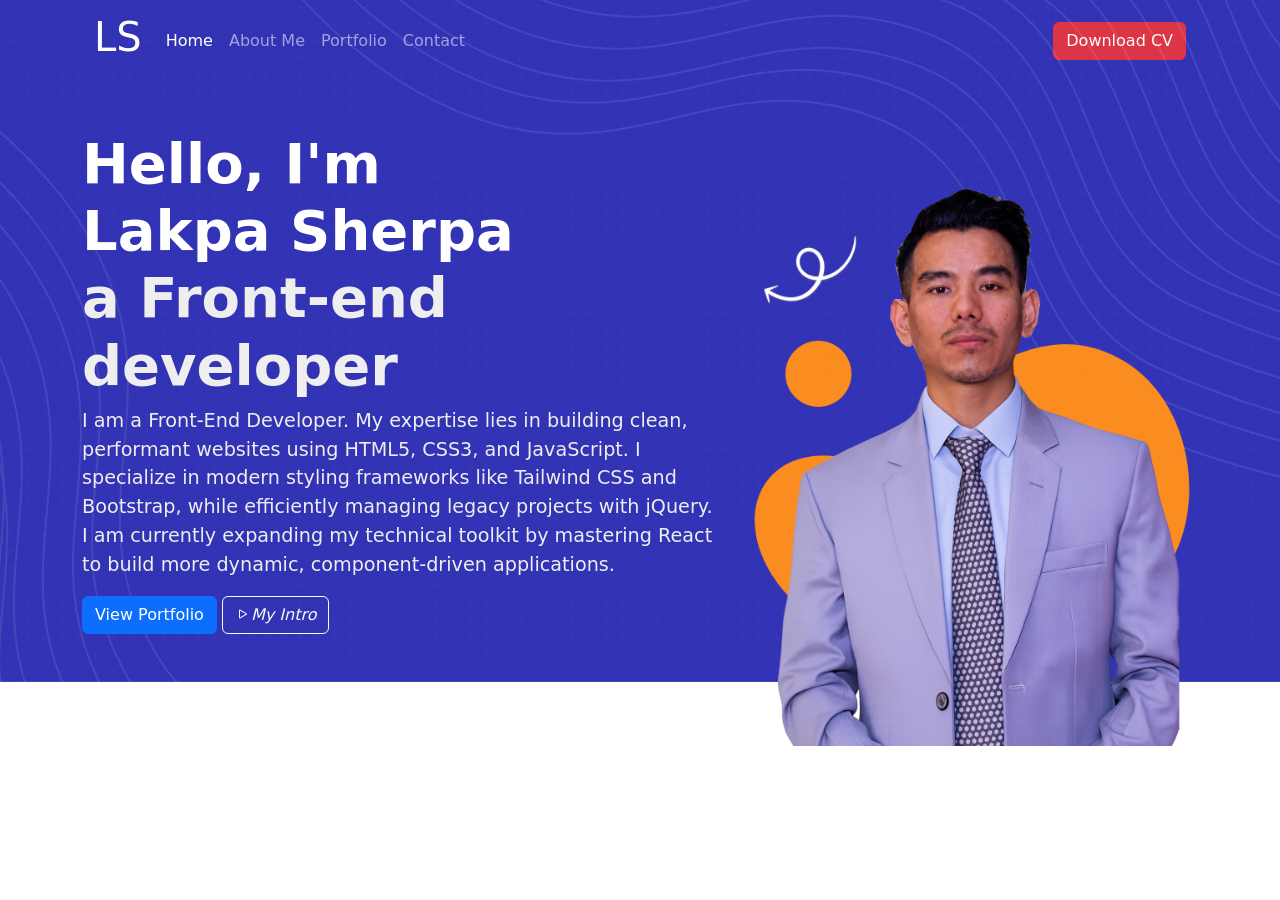
==== pages/index.html @ abf5bb91 "Home Page Hero section update, banner image added and css updated" ====
<!doctype html>
<html lang="en">

<head>
  <meta charset="utf-8">
  <meta name="viewport" content="width=device-width, initial-scale=1">
  <title>Bootstrap demo</title>
  <link href="../assets/bootstrap-5.3.8/css/bootstrap.min.css" rel="stylesheet">
  <!-- Bootstrap Icons CDN -->
  <link rel="stylesheet" href="https://cdn.jsdelivr.net/npm/bootstrap-icons@1.11.1/font/bootstrap-icons.css">
  <!-- Adding custom CSS file for styling -->
  <link rel="stylesheet" href="../assets/css/style.css">
</head>

<body>
  <!-- Header Section -->
  <header>
    <div class="container">
      <!-- Adding bootstrap Navbar -->
      <nav class="navbar navbar-expand-lg navbar-dark">
        <div class="container-fluid">
          <a class="navbar-brand" href="#">
            <h1 class="mr-3">LS</h1>
          </a>
          <button class="navbar-toggler" type="button" data-bs-toggle="collapse"
            data-bs-target="#navbarSupportedContent" aria-controls="navbarSupportedContent" aria-expanded="false"
            aria-label="Toggle navigation">
            <span class="navbar-toggler-icon"></span>
          </button>
          <div class="collapse navbar-collapse" id="navbarSupportedContent">
            <ul class="navbar-nav me-auto mb-2 mb-lg-0">
              <li class="nav-item">
                <a class="nav-link active" aria-current="page" href="#">Home</a>
              </li>
              <li class="nav-item">
                <a class="nav-link" href="#">About Me</a>
              </li>
              <li class="nav-item">
                <a class="nav-link" href="#">Portfolio</a>
              </li>
              <li class="nav-item">
                <a class="nav-link" href="#">Contact</a>
              </li>
            </ul>
            <span class="d-flex" role="search">
              <button class="btn btn-danger" type="submit">Download CV</button>
            </span>
          </div>
        </div>
      </nav>
    </div>
  </header>

  <!-- Hero section Bio Banner -->
  <section class="py-5 hero-section">
    <div class="hero-texture">
    <div class="position-absolute top-0 end-0">
      <img src="../assets/images/textures/hero_right_top_curveline.png" alt="Background Image">
    </div>
    <div class="position-absolute left-0">
      <img src="../assets/images/textures/left_bottom_curveline.png" alt="Background Image">
    </div>
    </div>
    <div class="container hero-content">
      <div class="row align-items-center">
        <div class="col-md-7">
          <h1 class="display-4 fw-bold"><span class="text-white">Hello, I'm <br>Lakpa Sherpa</span> <br>a Front-end developer</h1>
          <p class="lead lakpa-bio">I am a Front-End Developer. My expertise lies in building clean, performant websites using
            HTML5, CSS3, and JavaScript. I specialize in modern styling frameworks like Tailwind CSS and Bootstrap,
            while efficiently managing legacy projects with jQuery. I am currently expanding my technical toolkit by
            mastering React to build more dynamic, component-driven applications. </p>
          <a href="#" class="btn btn-primary btn-md">View Portfolio</a> 
          <a href="#" class="btn btn-outline-light btn-md">
            <i class="bi bi-play">My Intro</i> </a>
        </div>
        <div class="col-md-5 text-center lakpa-image">
          <img src="../assets/images/lakpa.png" class="img-fluid rounded" alt="Hero image">
        </div>
      </div>
    </div>
  </section>
  <script src="../assets/bootstrap-5.3.8/js/bootstrap.bundle.min.js"></script>
</body>

</html>
---- assets/css/style.css ----
header{
    width: 100%;
    background-color: rgba(95, 95, 222, 0.8);
    background-image: linear-gradient(rgba(0, 0, 0, 0.6), rgba(0, 0, 0, 0.6)), url('../images/textures/dotted_texture.png');
    background-size: cover repeat;
    background-position: center;
    background-blend-mode: overlay;
}

.hero-section{
    width: 100%;
    background-color: rgba(95, 95, 222, 0.8) !important;
    background-image: linear-gradient(rgba(0, 0, 0, 0.6), rgba(0, 0, 0, 0.6)), url('../images/textures/dotted_texture.png');
    background-size: cover repeat;
    background-position: center;
    background-blend-mode: overlay;
    color: #eeeeee;
}

.hero-section .lakpa-bio{
    font-size: 1.2rem !important;
}
.hero-section .hero-texture{
    opacity: 0.5;
}
.hero-section .hero-content{
    position: relative;
}

.lakpa-image{
    height: 400px;
}

@media (max-width: 768px) {
    .hero-section .hero-texture{
        display: none;
    }
}
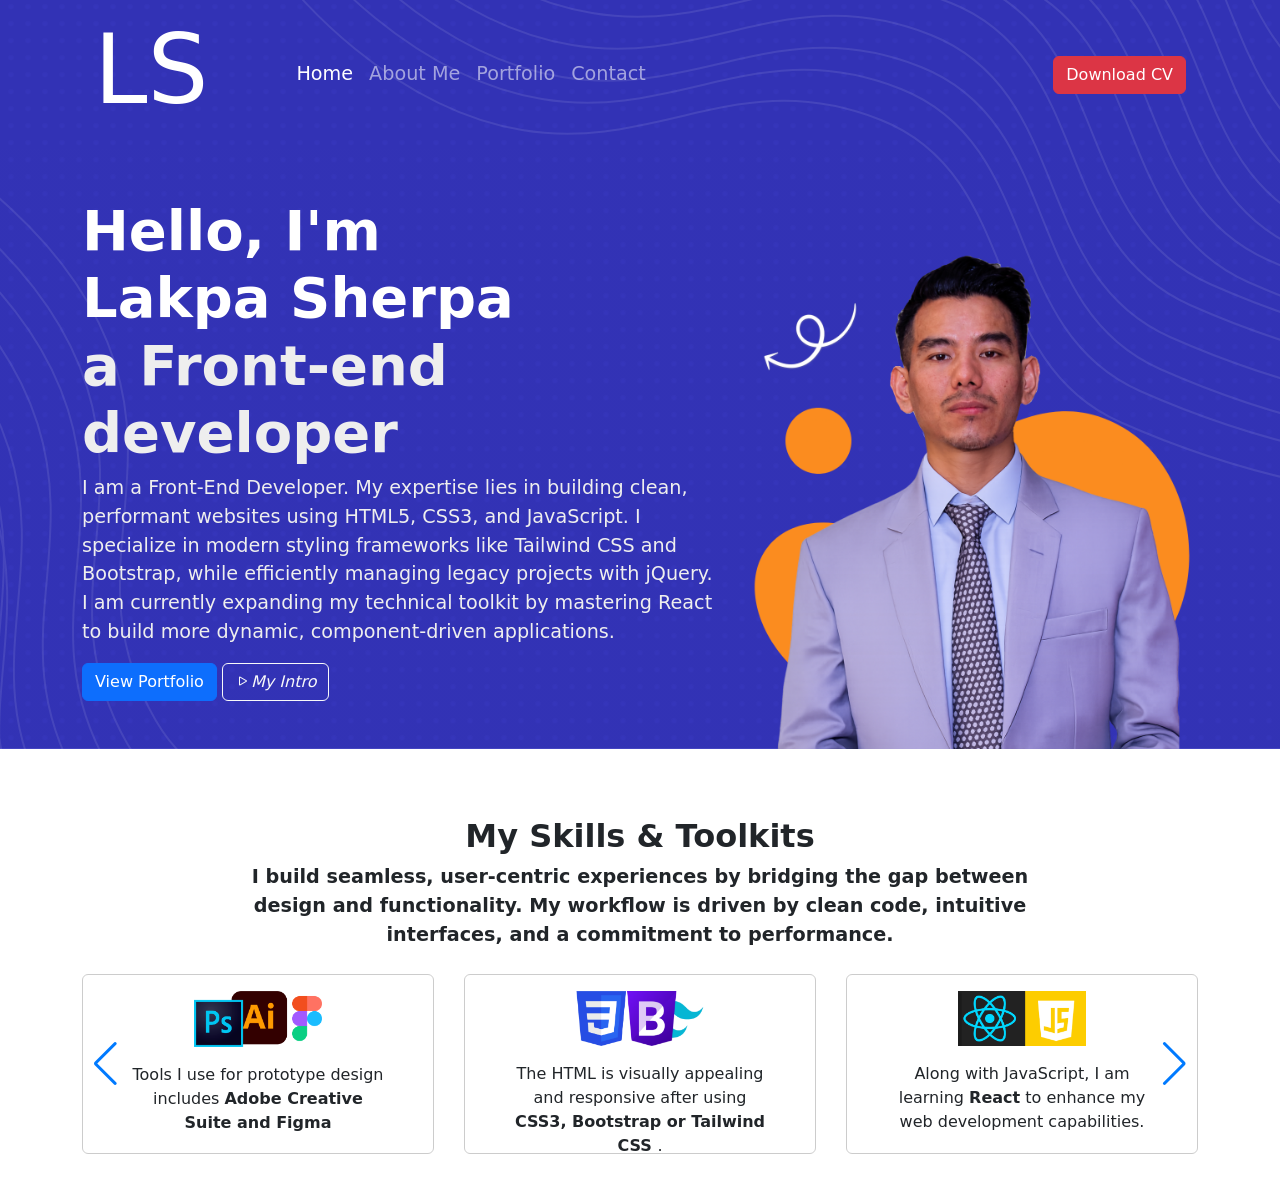
==== commit 8748a631: "Skill Section for home page added" ====
--- a/pages/index.html
+++ b/pages/index.html
@@ -8,6 +8,8 @@
   <link href="../assets/bootstrap-5.3.8/css/bootstrap.min.css" rel="stylesheet">
   <!-- Bootstrap Icons CDN -->
   <link rel="stylesheet" href="https://cdn.jsdelivr.net/npm/bootstrap-icons@1.11.1/font/bootstrap-icons.css">
+  <!-- Swiper CDN -->
+  <link rel="stylesheet" href="https://cdn.jsdelivr.net/npm/swiper@11/swiper-bundle.min.css"/>
   <!-- Adding custom CSS file for styling -->
   <link rel="stylesheet" href="../assets/css/style.css">
 </head>
@@ -55,10 +57,10 @@
   <section class="py-5 hero-section">
     <div class="hero-texture">
     <div class="position-absolute top-0 end-0">
-      <img src="../assets/images/textures/hero_right_top_curveline.png" alt="Background Image">
+      <img src="../assets/images/textures/hero_right_top_curveline.png" class="img-texture" alt="Background Image">
     </div>
     <div class="position-absolute left-0">
-      <img src="../assets/images/textures/left_bottom_curveline.png" alt="Background Image">
+      <img src="../assets/images/textures/left_bottom_curveline.png" class="img-texture" alt="Background Image">
     </div>
     </div>
     <div class="container hero-content">
@@ -79,7 +81,63 @@
       </div>
     </div>
   </section>
+
+  <!-- Skills Section -->  
+  <section class="skills py-5">
+    <div class="container">
+      <div class="skills-title text-center mb-4" >
+        <h2 class="fw-bold">My Skills & Toolkits</h2>
+        <p>I build seamless, user-centric experiences by bridging the gap between design and functionality. My workflow is driven by clean code, intuitive interfaces, and a commitment to performance.</p>
+      </div>
+  <div class="swiper mySwiper">
+    <div class="swiper-wrapper">
+      <div class="swiper-slide"><div class="card p-3">
+        <img src="../assets/images/icons/design_tools.png" alt="Design Tools">
+        <p>Tools I use for prototype design includes <strong>Adobe Creative Suite and Figma</strong></p>
+      </div></div>
+      <div class="swiper-slide"><div class="card p-3">
+        <img src="../assets/images/icons/CSS-tools.png" alt="Design Tools">
+        <p>The HTML is visually appealing and responsive after using <strong>CSS3, Bootstrap or Tailwind CSS </strong>.</p>
+      </div></div>
+      <div class="swiper-slide"><div class="card p-3">
+        <img src="../assets/images/icons/programming-tools.png" alt="Design Tools">
+        <p>Along with JavaScript, I am learning <strong>React</strong> to enhance my web development capabilities.</p>
+      </div></div>
+      <div class="swiper-slide"><div class="card p-3">
+        <img src="../assets/images/icons/seo-tools.png" alt="Design Tools">
+        <p>To track and optimize my website's performance, I utilize <strong>Google Analytics and Search Console</strong>.</p>
+      </div></div>
+    </div>
+  <div class="swiper-button-next"></div>
+  <div class="swiper-button-prev"></div>
+</div>
+
+    </div>
+  </section>
+
   <script src="../assets/bootstrap-5.3.8/js/bootstrap.bundle.min.js"></script>
+
+  <!-- Swiper JS -->
+   <script src="https://cdn.jsdelivr.net/npm/swiper@11/swiper-bundle.min.js"></script>
+<script>
+  var swiper = new Swiper(".mySwiper", {
+    slidesPerView: 3,      // How many cards to show
+    spaceBetween: 30,      // Space between cards
+    loop: true,            // Makes it infinite
+    navigation: {
+      nextEl: ".swiper-button-next",
+      prevEl: ".swiper-button-prev",
+    },
+    breakpoints: {
+      320: { slidesPerView: 1 }, // Show 1 card on mobile
+      768: { slidesPerView: 2 }, // Show 2 on tablet
+      1024: { slidesPerView: 3 } // Show 3 on desktop
+    }
+  });
+
+
+</script>
+
 </body>
 
 </html>
--- a/assets/css/style.css
+++ b/assets/css/style.css
@@ -1,3 +1,4 @@
+/* Header css  */
 header{
     width: 100%;
     background-color: rgba(95, 95, 222, 0.8);
@@ -7,6 +8,12 @@
     background-blend-mode: overlay;
 }
 
+header .navbar{
+   z-index: 1;
+   font-size: 1.2rem;
+}
+
+/* Hero Section css */
 .hero-section{
     width: 100%;
     background-color: rgba(95, 95, 222, 0.8) !important;
@@ -17,6 +24,9 @@
     color: #eeeeee;
 }
 
+.hero-section{
+    overflow: hidden;
+}
 .hero-section .lakpa-bio{
     font-size: 1.2rem !important;
 }
@@ -31,8 +41,57 @@
     height: 400px;
 }
 
+/* Skills Section css */ 
+.skills .skills-title{
+    margin:20px auto;
+    font-size: 1.2rem;
+    width: 70%;
+}
+.skills .skills-title p{
+    font-weight: 600 !important;
+}
+.skills .swiper-slide .card{ 
+    text-align: center;
+    border: solid 1px #cccccc;
+    height: 180px;
+}
+
+.skills .swiper-slide .card:hover{
+    cursor: pointer;
+    background-color: rgba(95, 95, 222, 0.8);
+    background-image: linear-gradient(rgba(0, 0, 0, 0.6), rgba(0, 0, 0, 0.6)), url('../images/textures/dotted_texture.png');
+    background-size: cover repeat;
+    background-position: center;
+    background-blend-mode: overlay;
+    color: #eeeeee;
+    transition: background-color 0.5s ease-in-out;
+}
+.skills .swiper-slide .card img{
+    text-align: center;
+    width: 40%;
+    margin:0px auto 1rem auto;
+}
+.skills .swiper-slide .card p{
+    width: 80%;
+    margin: 0px auto;
+}
+
+
+/* Media Queries for responsive design  */
+
 @media (max-width: 768px) {
     .hero-section .hero-texture{
         display: none;
     }
+}
+
+@media (min-width: 768px) {
+     header .navbar .navbar-brand{
+        margin-right: 5rem;
+     }
+    header .navbar .navbar-brand h1{
+        font-size: 6rem !important;
+    }
+
+    
 }
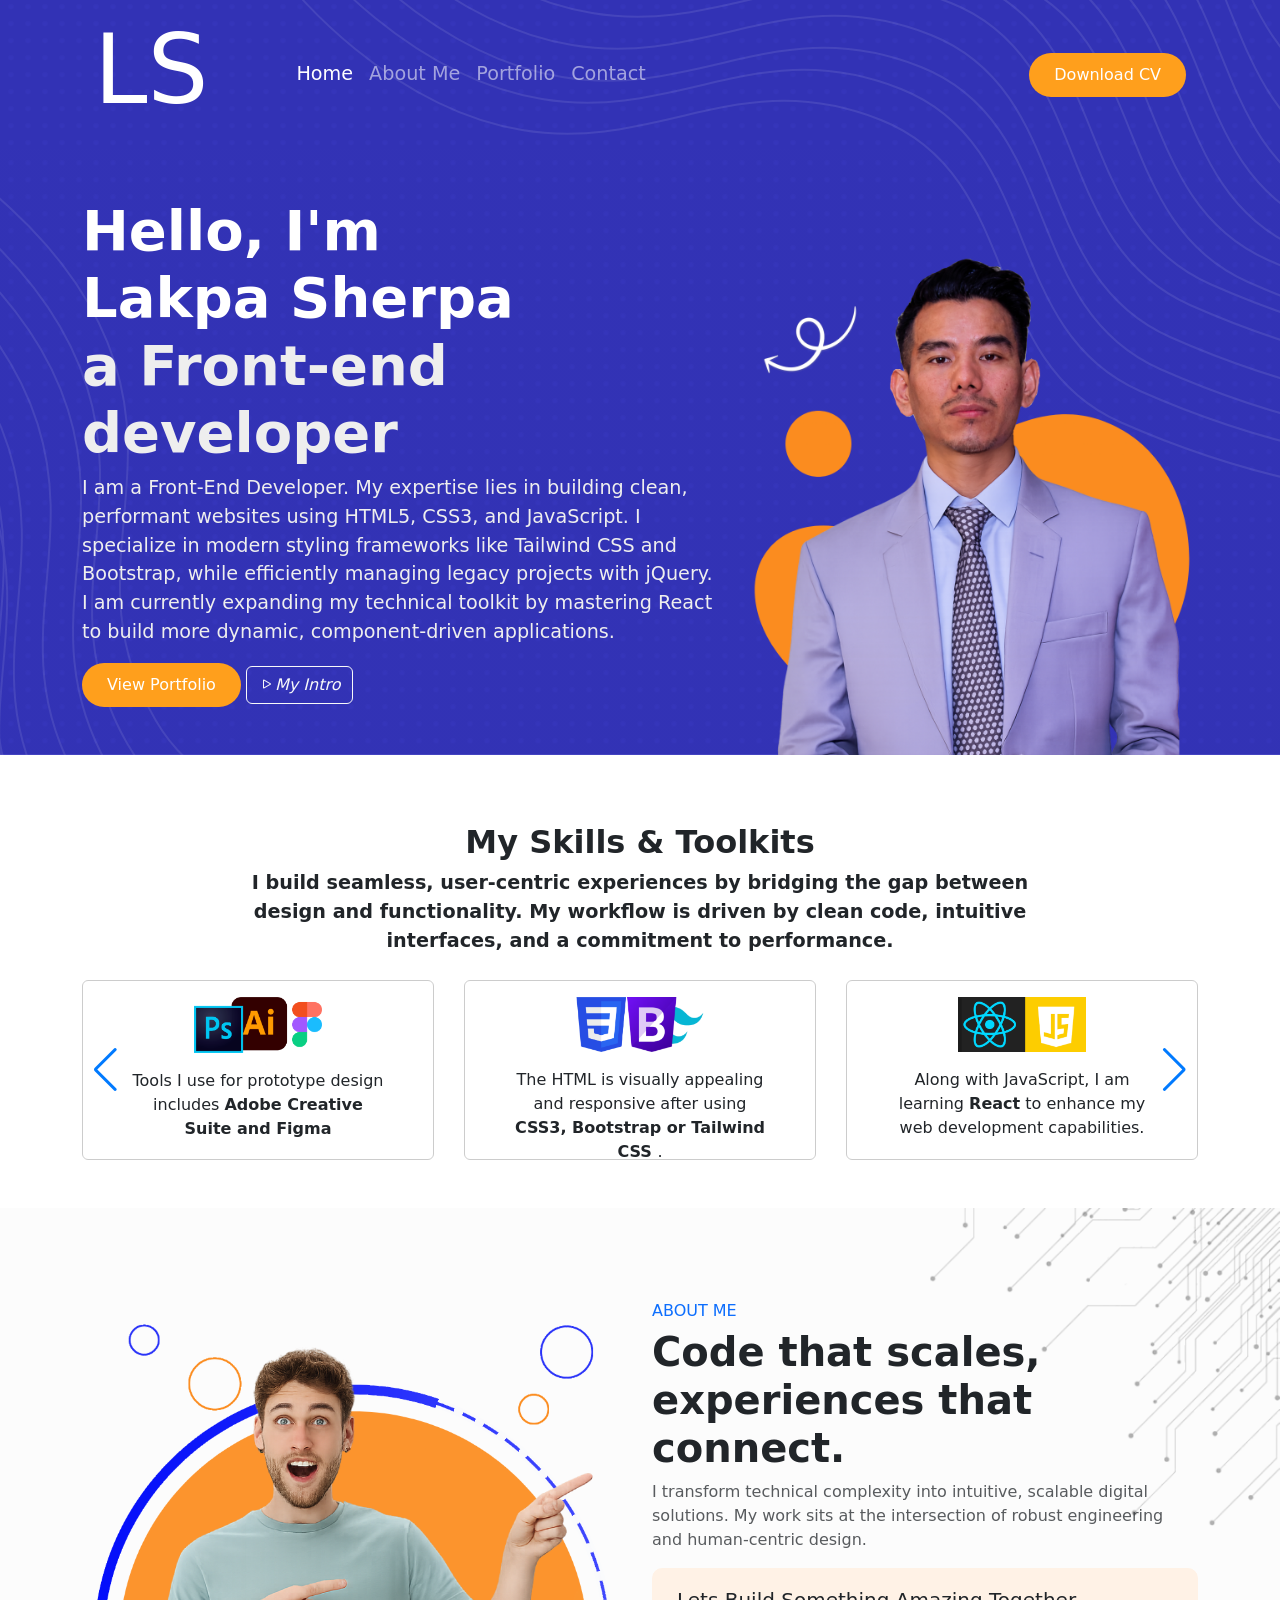
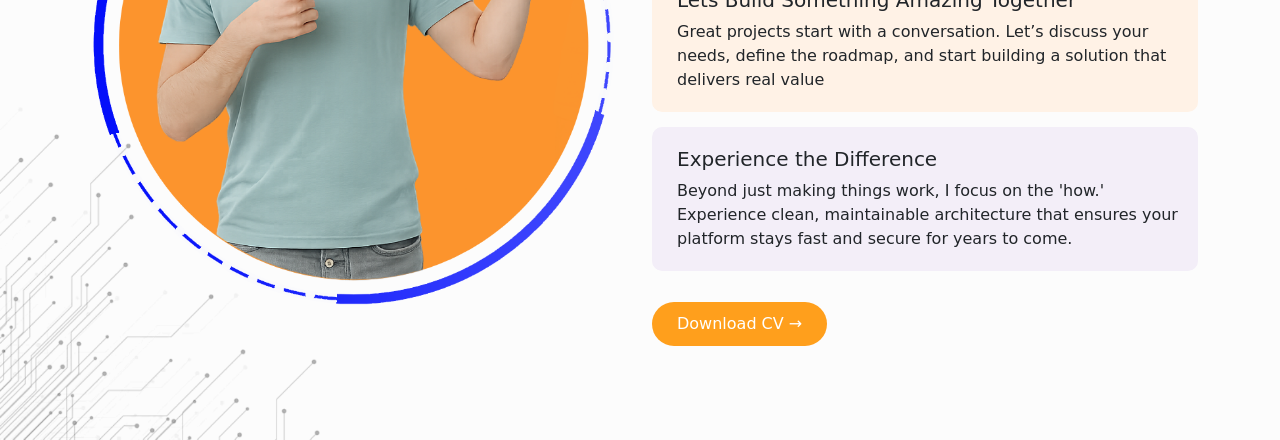
==== commit 95980d40: "Adding About me section in the home page" ====
--- a/pages/index.html
+++ b/pages/index.html
@@ -9,7 +9,7 @@
   <!-- Bootstrap Icons CDN -->
   <link rel="stylesheet" href="https://cdn.jsdelivr.net/npm/bootstrap-icons@1.11.1/font/bootstrap-icons.css">
   <!-- Swiper CDN -->
-  <link rel="stylesheet" href="https://cdn.jsdelivr.net/npm/swiper@11/swiper-bundle.min.css"/>
+  <link rel="stylesheet" href="https://cdn.jsdelivr.net/npm/swiper@11/swiper-bundle.min.css" />
   <!-- Adding custom CSS file for styling -->
   <link rel="stylesheet" href="../assets/css/style.css">
 </head>
@@ -45,7 +45,7 @@
               </li>
             </ul>
             <span class="d-flex" role="search">
-              <button class="btn btn-danger" type="submit">Download CV</button>
+              <button class="btn btn-custom" type="submit">Download CV</button>
             </span>
           </div>
         </div>
@@ -56,22 +56,24 @@
   <!-- Hero section Bio Banner -->
   <section class="py-5 hero-section">
     <div class="hero-texture">
-    <div class="position-absolute top-0 end-0">
-      <img src="../assets/images/textures/hero_right_top_curveline.png" class="img-texture" alt="Background Image">
-    </div>
-    <div class="position-absolute left-0">
-      <img src="../assets/images/textures/left_bottom_curveline.png" class="img-texture" alt="Background Image">
-    </div>
+      <div class="position-absolute top-0 end-0">
+        <img src="../assets/images/textures/hero_right_top_curveline.png" class="img-texture" alt="Background Image">
+      </div>
+      <div class="position-absolute left-0">
+        <img src="../assets/images/textures/left_bottom_curveline.png" class="img-texture" alt="Background Image">
+      </div>
     </div>
     <div class="container hero-content">
       <div class="row align-items-center">
         <div class="col-md-7">
-          <h1 class="display-4 fw-bold"><span class="text-white">Hello, I'm <br>Lakpa Sherpa</span> <br>a Front-end developer</h1>
-          <p class="lead lakpa-bio">I am a Front-End Developer. My expertise lies in building clean, performant websites using
+          <h1 class="display-4 fw-bold"><span class="text-white">Hello, I'm <br>Lakpa Sherpa</span> <br>a Front-end
+            developer</h1>
+          <p class="lead lakpa-bio">I am a Front-End Developer. My expertise lies in building clean, performant websites
+            using
             HTML5, CSS3, and JavaScript. I specialize in modern styling frameworks like Tailwind CSS and Bootstrap,
             while efficiently managing legacy projects with jQuery. I am currently expanding my technical toolkit by
             mastering React to build more dynamic, component-driven applications. </p>
-          <a href="#" class="btn btn-primary btn-md">View Portfolio</a> 
+          <a href="#" class="btn btn-custom btn-md">View Portfolio</a>
           <a href="#" class="btn btn-outline-light btn-md">
             <i class="bi bi-play">My Intro</i> </a>
         </div>
@@ -82,61 +84,110 @@
     </div>
   </section>
 
-  <!-- Skills Section -->  
+  <!-- Skills Section -->
   <section class="skills py-5">
     <div class="container">
-      <div class="skills-title text-center mb-4" >
+      <div class="skills-title text-center mb-4">
         <h2 class="fw-bold">My Skills & Toolkits</h2>
-        <p>I build seamless, user-centric experiences by bridging the gap between design and functionality. My workflow is driven by clean code, intuitive interfaces, and a commitment to performance.</p>
+        <p>I build seamless, user-centric experiences by bridging the gap between design and functionality. My workflow
+          is driven by clean code, intuitive interfaces, and a commitment to performance.</p>
       </div>
-  <div class="swiper mySwiper">
-    <div class="swiper-wrapper">
-      <div class="swiper-slide"><div class="card p-3">
-        <img src="../assets/images/icons/design_tools.png" alt="Design Tools">
-        <p>Tools I use for prototype design includes <strong>Adobe Creative Suite and Figma</strong></p>
-      </div></div>
-      <div class="swiper-slide"><div class="card p-3">
-        <img src="../assets/images/icons/CSS-tools.png" alt="Design Tools">
-        <p>The HTML is visually appealing and responsive after using <strong>CSS3, Bootstrap or Tailwind CSS </strong>.</p>
-      </div></div>
-      <div class="swiper-slide"><div class="card p-3">
-        <img src="../assets/images/icons/programming-tools.png" alt="Design Tools">
-        <p>Along with JavaScript, I am learning <strong>React</strong> to enhance my web development capabilities.</p>
-      </div></div>
-      <div class="swiper-slide"><div class="card p-3">
-        <img src="../assets/images/icons/seo-tools.png" alt="Design Tools">
-        <p>To track and optimize my website's performance, I utilize <strong>Google Analytics and Search Console</strong>.</p>
-      </div></div>
-    </div>
-  <div class="swiper-button-next"></div>
-  <div class="swiper-button-prev"></div>
-</div>
+      <div class="swiper mySwiper">
+        <div class="swiper-wrapper">
+          <div class="swiper-slide">
+            <div class="card p-3">
+              <img src="../assets/images/icons/design_tools.png" alt="Design Tools">
+              <p>Tools I use for prototype design includes <strong>Adobe Creative Suite and Figma</strong></p>
+            </div>
+          </div>
+          <div class="swiper-slide">
+            <div class="card p-3">
+              <img src="../assets/images/icons/CSS-tools.png" alt="Design Tools">
+              <p>The HTML is visually appealing and responsive after using <strong>CSS3, Bootstrap or Tailwind CSS
+                </strong>.</p>
+            </div>
+          </div>
+          <div class="swiper-slide">
+            <div class="card p-3">
+              <img src="../assets/images/icons/programming-tools.png" alt="Design Tools">
+              <p>Along with JavaScript, I am learning <strong>React</strong> to enhance my web development capabilities.
+              </p>
+            </div>
+          </div>
+          <div class="swiper-slide">
+            <div class="card p-3">
+              <img src="../assets/images/icons/seo-tools.png" alt="Design Tools">
+              <p>To track and optimize your website's performance, I utilize <strong>Google Analytics and Search
+                  Console</strong>.</p>
+            </div>
+          </div>
+        </div>
+        <div class="swiper-button-next"></div>
+        <div class="swiper-button-prev"></div>
+      </div>
 
     </div>
   </section>
 
+  <!-- About Me Section -->
+  <section class="about-section">
+       <div class="container">
+        <div class="row align-items-center">
+            <!-- Left Column: Image -->
+            <div class="col-md-6 text-center">
+                <div class="img-wrapper">
+                    <div class="img-circle">
+                        <!-- Replace with your generated image -->
+                        <img src="../assets/images/about-me-portrate-left.png" alt="Developer" class="img-fluid">
+                    </div>
+                </div>
+            </div>
+            
+            <!-- Right Column: Content -->
+            <div class="col-md-6">
+                <h6 class="text-primary text-uppercase">About Me</h6>
+                <h1 class="fw-bold">Code that scales, <br> experiences that connect.</h1>
+                <p class="text-muted">I transform technical complexity into intuitive, scalable digital solutions.
+My work sits at the intersection of robust engineering and human-centric design.</p>
+                
+                <div class="info-card card-orange">
+                    <h5>Lets Build Something Amazing Together</h5>
+                    <p class="mb-0">Great projects start with a conversation. Let’s discuss your needs, define the roadmap, and start building a solution that delivers real value</p>
+                </div>
+                
+                <div class="info-card card-purple">
+                    <h5>Experience the Difference</h5>
+                    <p class="mb-0">Beyond just making things work, I focus on the 'how.' Experience clean, maintainable architecture that ensures your platform stays fast and secure for years to come.</p>
+                </div>
+                
+                <button class="btn btn-custom mt-3">Download CV →</button>
+            </div>
+        </div>
+    </div>
+</section>
+
   <script src="../assets/bootstrap-5.3.8/js/bootstrap.bundle.min.js"></script>
 
-  <!-- Swiper JS -->
-   <script src="https://cdn.jsdelivr.net/npm/swiper@11/swiper-bundle.min.js"></script>
-<script>
-  var swiper = new Swiper(".mySwiper", {
-    slidesPerView: 3,      // How many cards to show
-    spaceBetween: 30,      // Space between cards
-    loop: true,            // Makes it infinite
-    navigation: {
-      nextEl: ".swiper-button-next",
-      prevEl: ".swiper-button-prev",
-    },
-    breakpoints: {
-      320: { slidesPerView: 1 }, // Show 1 card on mobile
-      768: { slidesPerView: 2 }, // Show 2 on tablet
-      1024: { slidesPerView: 3 } // Show 3 on desktop
-    }
-  });
+  <!-- Swiper JS for skill section-->
+  <script src="https://cdn.jsdelivr.net/npm/swiper@11/swiper-bundle.min.js"></script>
+  <script>
+    var swiper = new Swiper(".mySwiper", {
+      slidesPerView: 3,      // How many cards to show
+      spaceBetween: 30,      // Space between cards
+      loop: true,            // Makes it infinite
+      navigation: {
+        nextEl: ".swiper-button-next",
+        prevEl: ".swiper-button-prev",
+      },
+      breakpoints: {
+        320: { slidesPerView: 1 }, // Show 1 card on mobile
+        768: { slidesPerView: 2 }, // Show 2 on tablet
+        1024: { slidesPerView: 3 } // Show 3 on desktop
+      }
+    });
 
 
-</script>
+  </script>
 
 </body>
 
--- a/assets/css/style.css
+++ b/assets/css/style.css
@@ -23,6 +23,18 @@
     background-blend-mode: overlay;
     color: #eeeeee;
 }
+
+/* Button css for all buttons */
+.btn-custom { 
+    background-color: #ff9f1c; 
+    color: white; 
+    padding: 10px 25px; 
+    border-radius: 50px; 
+    border: none; }
+    .btn-custom:hover { 
+        background-color: #ff7f50; 
+        color: white; 
+        transition: background-color 0.3s ease-in-out;}
 
 .hero-section{
     overflow: hidden;
@@ -76,12 +88,61 @@
     margin: 0px auto;
 }
 
+/* About Section css */
+.about-section  {
+    padding: 80px 0; background-color: #fcfcfc;
+    position: relative;
+    padding: 80px 40px;
+
+    /* Two background images */
+    background-image:
+        url("../images/textures/about-section-bg-texture-right.png"),
+        url("../images/textures/about-section-bg-texture-left.png");
+
+    /* Position each image */
+    background-position:
+        top right,
+        bottom left;
+
+    /* Prevent repeating */
+    background-repeat:
+        no-repeat,
+        no-repeat;
+
+    /* Individual sizes */
+    background-size:
+        350px,
+        320px;
+
+    overflow: hidden;
+}
+
+/* Ensure all content stays above */
+.about-section > * {
+    position: relative;
+    z-index: 1;
+}
+
+        .img-wrapper { position: relative; display: inline-block; }
+        .info-card { background: #fff; padding: 20px; border-radius: 10px; margin-bottom: 15px; border-left: 5px solid transparent; }
+        .card-orange { background-color: #fff2e6; }
+        .card-purple { background-color: #f3eef8; }
+        
+
+    
 
 /* Media Queries for responsive design  */
 
 @media (max-width: 768px) {
     .hero-section .hero-texture{
         display: none;
+    }
+
+    .about-section {
+        background-size: 180px, 180px;
+        background-position:
+            top right,
+            bottom left;
     }
 }
 
@@ -94,4 +155,5 @@
     }
 
     
-}+}
+
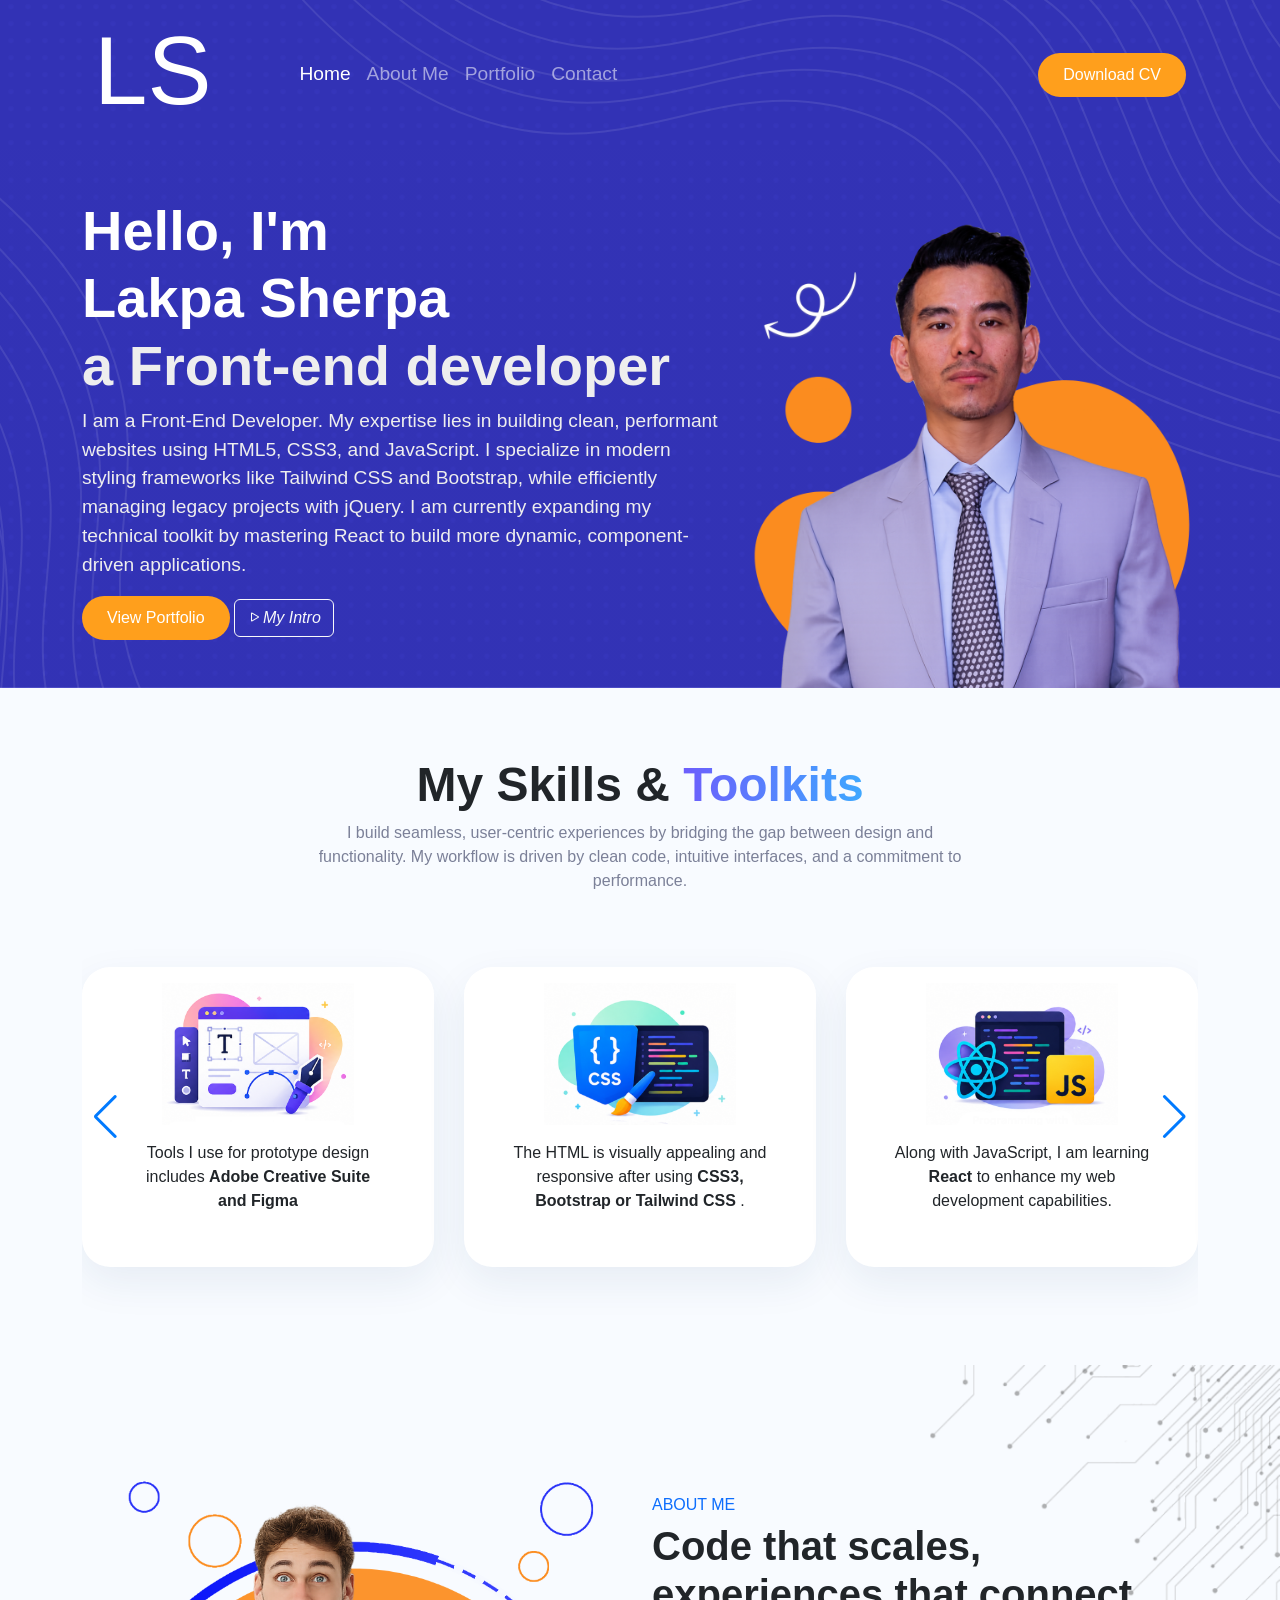
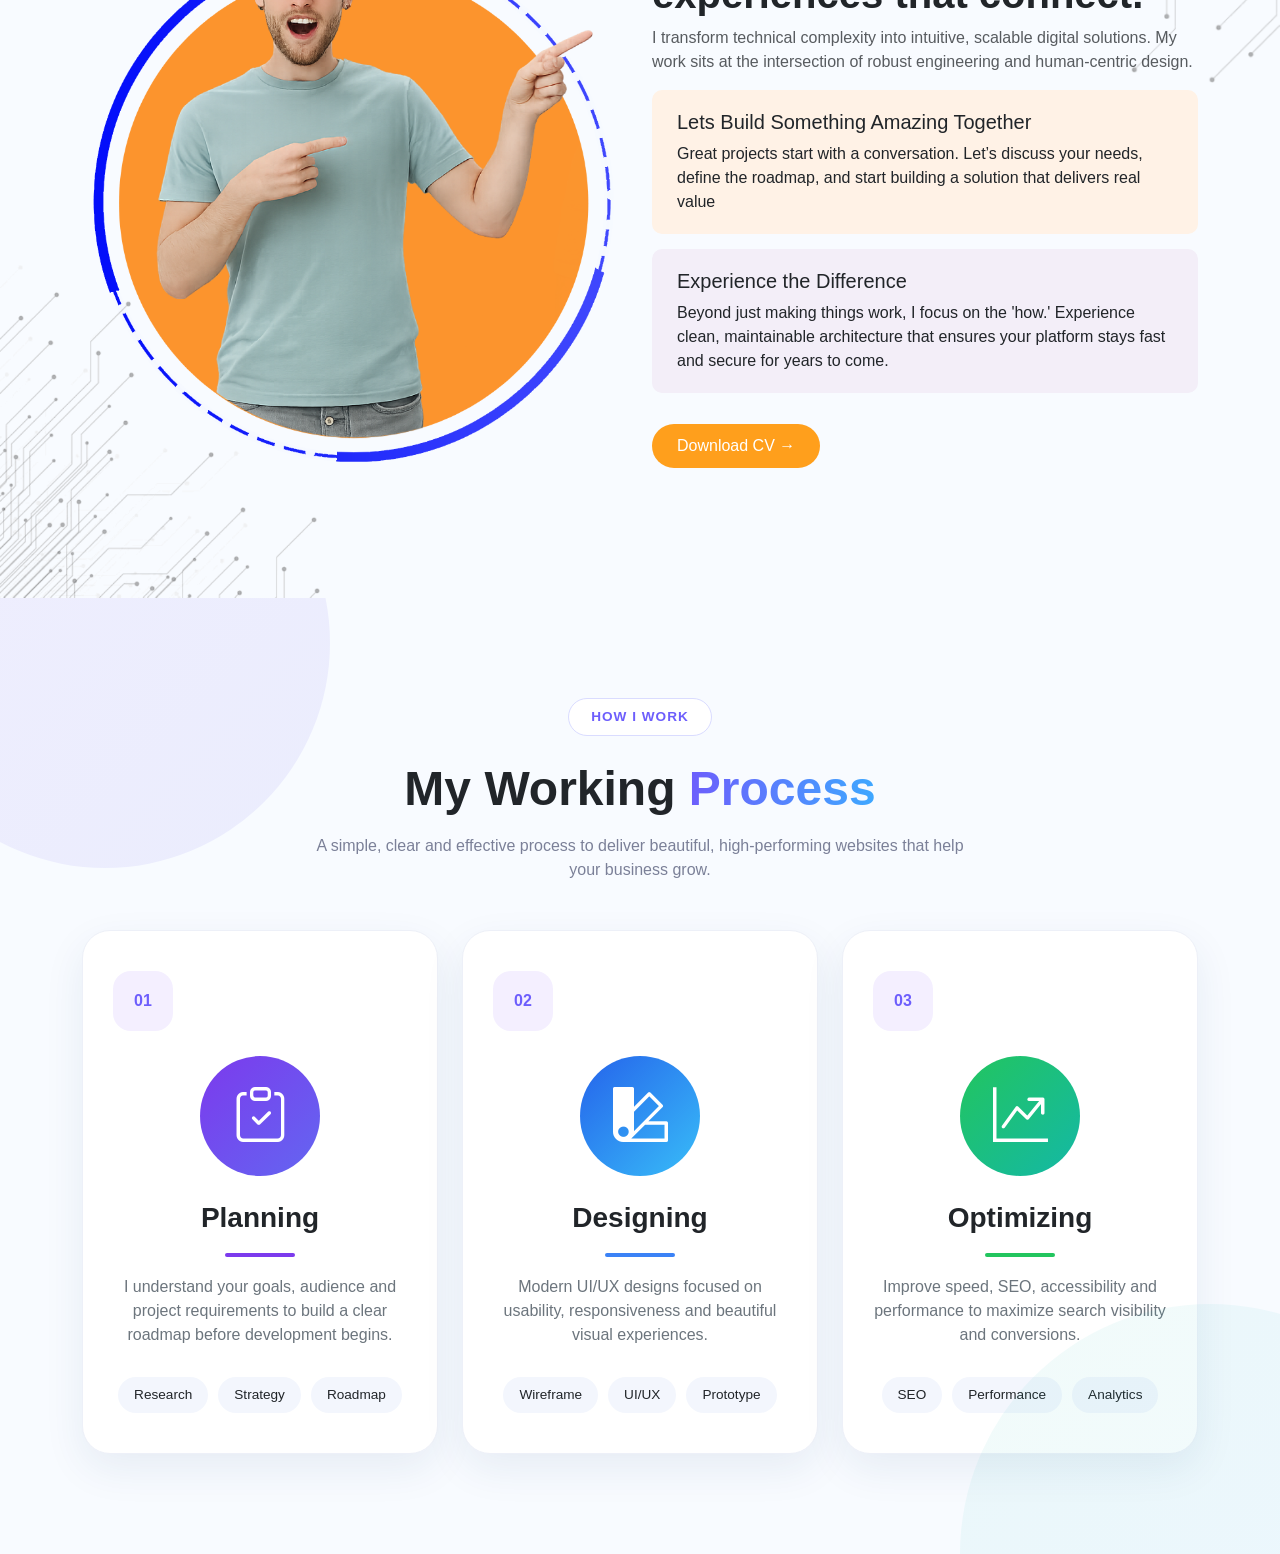
==== commit d67c9e53: "How I work section added in home page, skills section further updated" ====
--- a/pages/index.html
+++ b/pages/index.html
@@ -88,34 +88,34 @@
   <section class="skills py-5">
     <div class="container">
       <div class="skills-title text-center mb-4">
-        <h2 class="fw-bold">My Skills & Toolkits</h2>
-        <p>I build seamless, user-centric experiences by bridging the gap between design and functionality. My workflow
+        <h2 class="fw-bold title">My Skills & <span>Toolkits</span></h2>
+        <p class="description">I build seamless, user-centric experiences by bridging the gap between design and functionality. My workflow
           is driven by clean code, intuitive interfaces, and a commitment to performance.</p>
       </div>
       <div class="swiper mySwiper">
         <div class="swiper-wrapper">
           <div class="swiper-slide">
-            <div class="card p-3">
+            <div class="skills-card p-3">
               <img src="../assets/images/icons/design_tools.png" alt="Design Tools">
               <p>Tools I use for prototype design includes <strong>Adobe Creative Suite and Figma</strong></p>
             </div>
           </div>
           <div class="swiper-slide">
-            <div class="card p-3">
+            <div class="skills-card p-3">
               <img src="../assets/images/icons/CSS-tools.png" alt="Design Tools">
               <p>The HTML is visually appealing and responsive after using <strong>CSS3, Bootstrap or Tailwind CSS
                 </strong>.</p>
             </div>
           </div>
           <div class="swiper-slide">
-            <div class="card p-3">
+            <div class="skills-card p-3">
               <img src="../assets/images/icons/programming-tools.png" alt="Design Tools">
               <p>Along with JavaScript, I am learning <strong>React</strong> to enhance my web development capabilities.
               </p>
             </div>
           </div>
           <div class="swiper-slide">
-            <div class="card p-3">
+            <div class="skills-card p-3">
               <img src="../assets/images/icons/seo-tools.png" alt="Design Tools">
               <p>To track and optimize your website's performance, I utilize <strong>Google Analytics and Search
                   Console</strong>.</p>
@@ -166,6 +166,135 @@
     </div>
 </section>
 
+<!-- WOrking Process Section -->
+ <section class="process-section">
+
+<div class="container">
+
+<div class="text-center mb-5">
+
+<div class="subtitle">
+HOW I WORK
+</div>
+
+<h2 class="title mt-4">
+My Working <span>Process</span>
+</h2>
+
+<p class="description mt-3">
+A simple, clear and effective process to deliver beautiful,
+high-performing websites that help your business grow.
+</p>
+
+</div>
+
+<div class="row g-4">
+
+<!-- Planning -->
+
+<div class="col-lg-4">
+
+<div class="process-card text-center">
+
+<div class="step-number">
+01
+</div>
+
+<div class="icon-circle bg-purple">
+<i class="bi bi-clipboard-check"></i>
+</div>
+
+<h3>Planning</h3>
+
+<div class="line line-purple"></div>
+
+<p class="text-secondary">
+I understand your goals, audience and project requirements to build
+a clear roadmap before development begins.
+</p>
+
+<div class="tags">
+<span>Research</span>
+<span>Strategy</span>
+<span>Roadmap</span>
+</div>
+
+</div>
+
+</div>
+
+<!-- Designing -->
+
+<div class="col-lg-4">
+
+<div class="process-card text-center">
+
+<div class="step-number">
+02
+</div>
+
+<div class="icon-circle bg-blue">
+<i class="bi bi-palette2"></i>
+</div>
+
+<h3>Designing</h3>
+
+<div class="line line-blue"></div>
+
+<p class="text-secondary">
+Modern UI/UX designs focused on usability, responsiveness and
+beautiful visual experiences.
+</p>
+
+<div class="tags">
+<span>Wireframe</span>
+<span>UI/UX</span>
+<span>Prototype</span>
+</div>
+
+</div>
+
+</div>
+
+<!-- Optimizing -->
+
+<div class="col-lg-4">
+
+<div class="process-card text-center">
+
+<div class="step-number">
+03
+</div>
+
+<div class="icon-circle bg-green">
+<i class="bi bi-graph-up-arrow"></i>
+</div>
+
+<h3>Optimizing</h3>
+
+<div class="line line-green"></div>
+
+<p class="text-secondary">
+Improve speed, SEO, accessibility and performance to maximize
+search visibility and conversions.
+</p>
+
+<div class="tags">
+<span>SEO</span>
+<span>Performance</span>
+<span>Analytics</span>
+</div>
+
+</div>
+
+</div>
+
+</div>
+
+</div>
+
+</section>
+
   <script src="../assets/bootstrap-5.3.8/js/bootstrap.bundle.min.js"></script>
 
   <!-- Swiper JS for skill section-->
--- a/assets/css/style.css
+++ b/assets/css/style.css
@@ -1,3 +1,8 @@
+body{
+    background:#f8fbff;
+    font-family:'Poppins',sans-serif;
+}
+
 /* Header css  */
 header{
     width: 100%;
@@ -54,43 +59,37 @@
 }
 
 /* Skills Section css */ 
+.skills{
+    padding: 50px 0;
+}
+
+.skills .swiper{
+    padding: 50px 0 !important;
+}
+
 .skills .skills-title{
     margin:20px auto;
-    font-size: 1.2rem;
-    width: 70%;
-}
-.skills .skills-title p{
-    font-weight: 600 !important;
-}
-.skills .swiper-slide .card{ 
+}
+.skills .swiper-slide .skills-card{ 
     text-align: center;
-    border: solid 1px #cccccc;
-    height: 180px;
-}
-
-.skills .swiper-slide .card:hover{
-    cursor: pointer;
-    background-color: rgba(95, 95, 222, 0.8);
-    background-image: linear-gradient(rgba(0, 0, 0, 0.6), rgba(0, 0, 0, 0.6)), url('../images/textures/dotted_texture.png');
-    background-size: cover repeat;
-    background-position: center;
-    background-blend-mode: overlay;
-    color: #eeeeee;
-    transition: background-color 0.5s ease-in-out;
-}
-.skills .swiper-slide .card img{
+    border:none;
+    min-height: 300px;
+}
+.skills .swiper-slide .skills-card img{
     text-align: center;
-    width: 40%;
+    width: 60%;
     margin:0px auto 1rem auto;
-}
-.skills .swiper-slide .card p{
+    background-color: #eeeeee;
+}
+
+.skills .swiper-slide .skills-card p{
     width: 80%;
     margin: 0px auto;
 }
 
 /* About Section css */
 .about-section  {
-    padding: 80px 0; background-color: #fcfcfc;
+    padding: 80px 0;
     position: relative;
     padding: 80px 40px;
 
@@ -129,7 +128,169 @@
         .card-purple { background-color: #f3eef8; }
         
 
+    /* Working Process Section css */
     
+.process-section{
+    position:relative;
+    padding:100px 0;
+    overflow:hidden;
+}
+
+/* Background decoration */
+
+.process-section::before{
+    content:"";
+    position:absolute;
+    width:450px;
+    height:450px;
+    background:linear-gradient(135deg,#8b5cf6,#4f46e5);
+    opacity:.08;
+    border-radius:50%;
+    top:-180px;
+    left:-120px;
+}
+
+.process-section::after{
+    content:"";
+    position:absolute;
+    width:500px;
+    height:500px;
+    background:linear-gradient(135deg,#14b8a6,#38bdf8);
+    opacity:.06;
+    border-radius:50%;
+    bottom:-250px;
+    right:-180px;
+}
+
+/* Heading */
+
+.subtitle{
+    display:inline-block;
+    padding:8px 22px;
+    border:1px solid #dadcff;
+    border-radius:50px;
+    color:#6d5efc;
+    background:#fff;
+    font-size:.85rem;
+    font-weight:600;
+    letter-spacing:1px;
+}
+
+.title{
+    font-size:3rem;
+    font-weight:800;
+}
+
+.title span{
+    background:linear-gradient(90deg,#6d5efc,#3ea8ff);
+    -webkit-background-clip:text;
+    -webkit-text-fill-color:transparent;
+}
+
+.description{
+    color:#7b8098;
+    max-width:650px;
+    margin:auto;
+}
+
+/* Card */
+
+.process-card, .skills-card{
+    background:#fff;
+    border-radius:28px;
+    padding:40px 30px;
+    height:100%;
+    transition:.35s;
+    position:relative;
+    overflow:hidden;
+    border:1px solid #edf0f8;
+    box-shadow:0 15px 40px rgba(30,60,114,.08);
+}
+
+.process-card:hover, .skills-card:hover{
+    transform:translateY(-12px);
+    box-shadow:0 25px 60px rgba(30,60,114,.15);
+}
+
+.step-number{
+    width:60px;
+    height:60px;
+    border-radius:18px;
+    display:flex;
+    align-items:center;
+    justify-content:center;
+    font-weight:700;
+    color:#6d5efc;
+    background:#f4efff;
+    margin-bottom:25px;
+}
+
+.icon-circle{
+    width:120px;
+    height:120px;
+    border-radius:50%;
+    display:flex;
+    align-items:center;
+    justify-content:center;
+    margin:auto;
+    margin-bottom:25px;
+    font-size:55px;
+    color:#fff;
+}
+
+.bg-purple{
+    background:linear-gradient(135deg,#7c3aed,#6366f1);
+}
+
+.bg-blue{
+    background:linear-gradient(135deg,#2563eb,#38bdf8);
+}
+
+.bg-green{
+    background:linear-gradient(135deg,#22c55e,#14b8a6);
+}
+
+.process-card h3{
+    font-weight:700;
+}
+
+.line{
+    width:70px;
+    height:4px;
+    margin:18px auto;
+    border-radius:50px;
+}
+
+.line-purple{background:#7c3aed;}
+.line-blue{background:#3b82f6;}
+.line-green{background:#22c55e;}
+
+.tags{
+    display:flex;
+    justify-content:center;
+    gap:10px;
+    flex-wrap:wrap;
+    margin-top:30px;
+}
+
+.tags span{
+    background:#f3f6fd;
+    padding:8px 16px;
+    border-radius:30px;
+    font-size:.85rem;
+}
+
+@media(max-width:768px){
+
+.title{
+    font-size:2.2rem;
+}
+
+.process-card{
+    margin-bottom:25px;
+}
+
+}
 
 /* Media Queries for responsive design  */
 
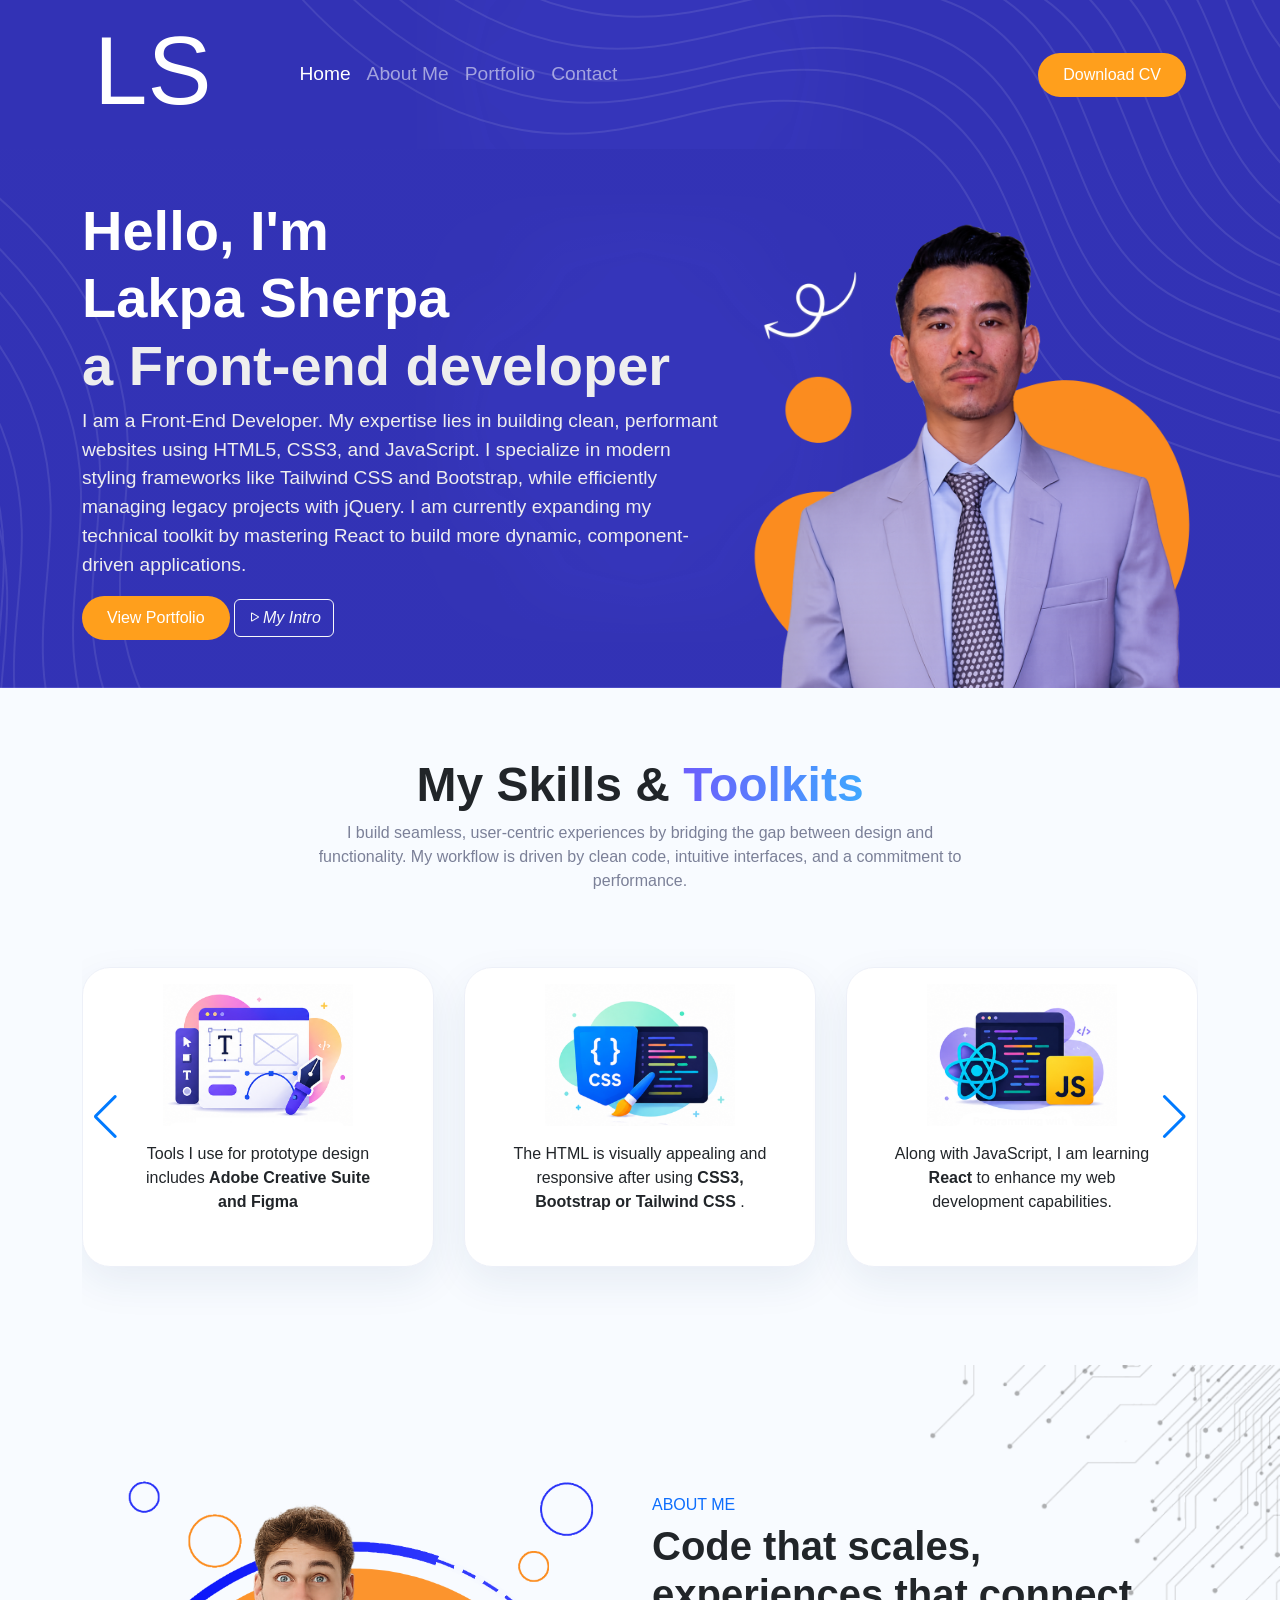
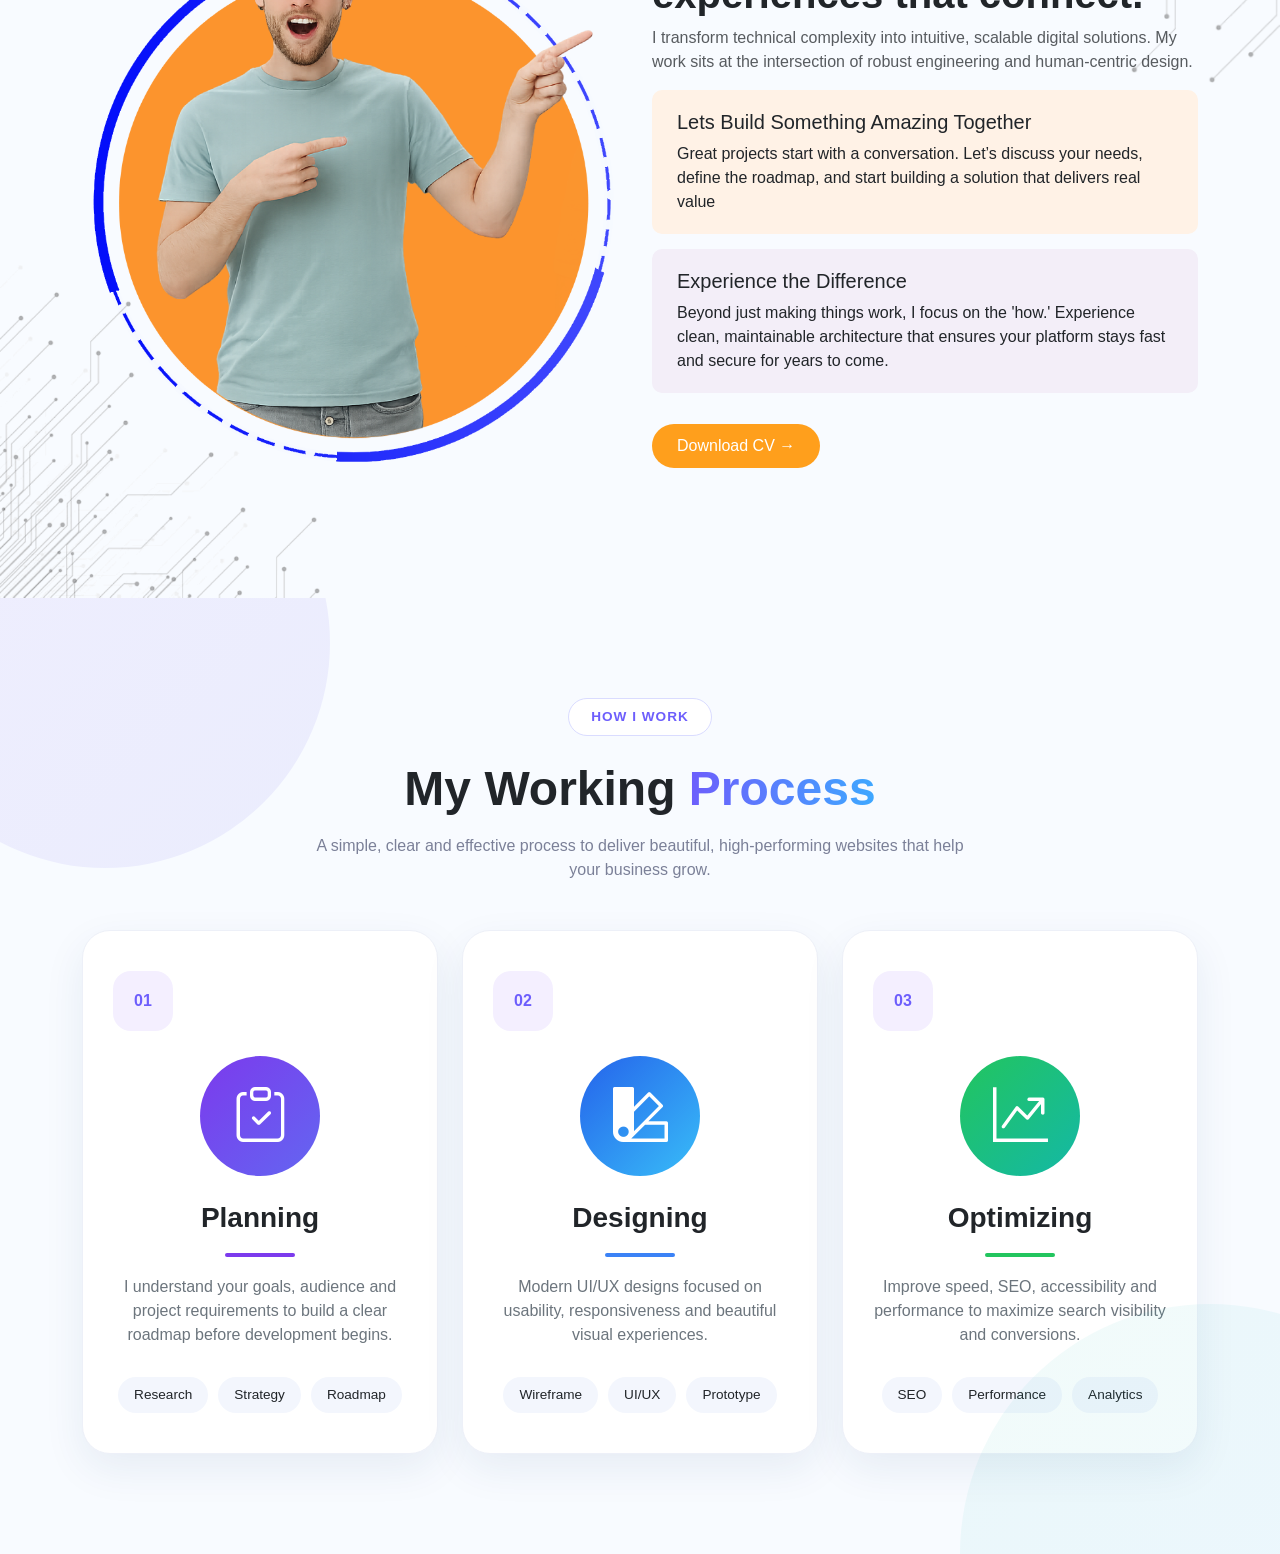
==== commit cf8d92e5: "Reorganized and refactored the css file" ====
--- a/pages/index.html
+++ b/pages/index.html
@@ -89,7 +89,8 @@
     <div class="container">
       <div class="skills-title text-center mb-4">
         <h2 class="fw-bold title">My Skills & <span>Toolkits</span></h2>
-        <p class="description">I build seamless, user-centric experiences by bridging the gap between design and functionality. My workflow
+        <p class="description">I build seamless, user-centric experiences by bridging the gap between design and
+          functionality. My workflow
           is driven by clean code, intuitive interfaces, and a commitment to performance.</p>
       </div>
       <div class="swiper mySwiper">
@@ -131,169 +132,171 @@
 
   <!-- About Me Section -->
   <section class="about-section">
-       <div class="container">
-        <div class="row align-items-center">
-            <!-- Left Column: Image -->
-            <div class="col-md-6 text-center">
-                <div class="img-wrapper">
-                    <div class="img-circle">
-                        <!-- Replace with your generated image -->
-                        <img src="../assets/images/about-me-portrate-left.png" alt="Developer" class="img-fluid">
-                    </div>
-                </div>
-            </div>
-            
-            <!-- Right Column: Content -->
-            <div class="col-md-6">
-                <h6 class="text-primary text-uppercase">About Me</h6>
-                <h1 class="fw-bold">Code that scales, <br> experiences that connect.</h1>
-                <p class="text-muted">I transform technical complexity into intuitive, scalable digital solutions.
-My work sits at the intersection of robust engineering and human-centric design.</p>
-                
-                <div class="info-card card-orange">
-                    <h5>Lets Build Something Amazing Together</h5>
-                    <p class="mb-0">Great projects start with a conversation. Let’s discuss your needs, define the roadmap, and start building a solution that delivers real value</p>
-                </div>
-                
-                <div class="info-card card-purple">
-                    <h5>Experience the Difference</h5>
-                    <p class="mb-0">Beyond just making things work, I focus on the 'how.' Experience clean, maintainable architecture that ensures your platform stays fast and secure for years to come.</p>
-                </div>
-                
-                <button class="btn btn-custom mt-3">Download CV →</button>
-            </div>
-        </div>
-    </div>
-</section>
-
-<!-- WOrking Process Section -->
- <section class="process-section">
-
-<div class="container">
-
-<div class="text-center mb-5">
-
-<div class="subtitle">
-HOW I WORK
-</div>
-
-<h2 class="title mt-4">
-My Working <span>Process</span>
-</h2>
-
-<p class="description mt-3">
-A simple, clear and effective process to deliver beautiful,
-high-performing websites that help your business grow.
-</p>
-
-</div>
-
-<div class="row g-4">
-
-<!-- Planning -->
-
-<div class="col-lg-4">
-
-<div class="process-card text-center">
-
-<div class="step-number">
-01
-</div>
-
-<div class="icon-circle bg-purple">
-<i class="bi bi-clipboard-check"></i>
-</div>
-
-<h3>Planning</h3>
-
-<div class="line line-purple"></div>
-
-<p class="text-secondary">
-I understand your goals, audience and project requirements to build
-a clear roadmap before development begins.
-</p>
-
-<div class="tags">
-<span>Research</span>
-<span>Strategy</span>
-<span>Roadmap</span>
-</div>
-
-</div>
-
-</div>
-
-<!-- Designing -->
-
-<div class="col-lg-4">
-
-<div class="process-card text-center">
-
-<div class="step-number">
-02
-</div>
-
-<div class="icon-circle bg-blue">
-<i class="bi bi-palette2"></i>
-</div>
-
-<h3>Designing</h3>
-
-<div class="line line-blue"></div>
-
-<p class="text-secondary">
-Modern UI/UX designs focused on usability, responsiveness and
-beautiful visual experiences.
-</p>
-
-<div class="tags">
-<span>Wireframe</span>
-<span>UI/UX</span>
-<span>Prototype</span>
-</div>
-
-</div>
-
-</div>
-
-<!-- Optimizing -->
-
-<div class="col-lg-4">
-
-<div class="process-card text-center">
-
-<div class="step-number">
-03
-</div>
-
-<div class="icon-circle bg-green">
-<i class="bi bi-graph-up-arrow"></i>
-</div>
-
-<h3>Optimizing</h3>
-
-<div class="line line-green"></div>
-
-<p class="text-secondary">
-Improve speed, SEO, accessibility and performance to maximize
-search visibility and conversions.
-</p>
-
-<div class="tags">
-<span>SEO</span>
-<span>Performance</span>
-<span>Analytics</span>
-</div>
-
-</div>
-
-</div>
-
-</div>
-
-</div>
-
-</section>
+    <div class="container">
+      <div class="row align-items-center">
+        <!-- Left Column: Image -->
+        <div class="col-md-6 text-center">
+          <div class="img-wrapper">
+            <div class="img-circle">
+              <!-- Replace with your generated image -->
+              <img src="../assets/images/about-me-portrate-left.png" alt="Developer" class="img-fluid">
+            </div>
+          </div>
+        </div>
+
+        <!-- Right Column: Content -->
+        <div class="col-md-6">
+          <h6 class="text-primary text-uppercase">About Me</h6>
+          <h1 class="fw-bold">Code that scales, <br> experiences that connect.</h1>
+          <p class="text-muted">I transform technical complexity into intuitive, scalable digital solutions.
+            My work sits at the intersection of robust engineering and human-centric design.</p>
+
+          <div class="info-card card-orange">
+            <h5>Lets Build Something Amazing Together</h5>
+            <p class="mb-0">Great projects start with a conversation. Let’s discuss your needs, define the roadmap, and
+              start building a solution that delivers real value</p>
+          </div>
+
+          <div class="info-card card-purple">
+            <h5>Experience the Difference</h5>
+            <p class="mb-0">Beyond just making things work, I focus on the 'how.' Experience clean, maintainable
+              architecture that ensures your platform stays fast and secure for years to come.</p>
+          </div>
+
+          <button class="btn btn-custom mt-3">Download CV →</button>
+        </div>
+      </div>
+    </div>
+  </section>
+
+  <!-- WOrking Process Section -->
+  <section class="process-section">
+
+    <div class="container">
+
+      <div class="text-center mb-5">
+
+        <div class="subtitle">
+          HOW I WORK
+        </div>
+
+        <h2 class="title mt-4">
+          My Working <span>Process</span>
+        </h2>
+
+        <p class="description mt-3">
+          A simple, clear and effective process to deliver beautiful,
+          high-performing websites that help your business grow.
+        </p>
+
+      </div>
+
+      <div class="row g-4">
+
+        <!-- Planning -->
+
+        <div class="col-lg-4">
+
+          <div class="process-card text-center">
+
+            <div class="step-number">
+              01
+            </div>
+
+            <div class="icon-circle bg-purple">
+              <i class="bi bi-clipboard-check"></i>
+            </div>
+
+            <h3>Planning</h3>
+
+            <div class="line line-purple"></div>
+
+            <p class="text-secondary">
+              I understand your goals, audience and project requirements to build
+              a clear roadmap before development begins.
+            </p>
+
+            <div class="tags">
+              <span>Research</span>
+              <span>Strategy</span>
+              <span>Roadmap</span>
+            </div>
+
+          </div>
+
+        </div>
+
+        <!-- Designing -->
+
+        <div class="col-lg-4">
+
+          <div class="process-card text-center">
+
+            <div class="step-number">
+              02
+            </div>
+
+            <div class="icon-circle bg-blue">
+              <i class="bi bi-palette2"></i>
+            </div>
+
+            <h3>Designing</h3>
+
+            <div class="line line-blue"></div>
+
+            <p class="text-secondary">
+              Modern UI/UX designs focused on usability, responsiveness and
+              beautiful visual experiences.
+            </p>
+
+            <div class="tags">
+              <span>Wireframe</span>
+              <span>UI/UX</span>
+              <span>Prototype</span>
+            </div>
+
+          </div>
+
+        </div>
+
+        <!-- Optimizing -->
+
+        <div class="col-lg-4">
+
+          <div class="process-card text-center">
+
+            <div class="step-number">
+              03
+            </div>
+
+            <div class="icon-circle bg-green">
+              <i class="bi bi-graph-up-arrow"></i>
+            </div>
+
+            <h3>Optimizing</h3>
+
+            <div class="line line-green"></div>
+
+            <p class="text-secondary">
+              Improve speed, SEO, accessibility and performance to maximize
+              search visibility and conversions.
+            </p>
+
+            <div class="tags">
+              <span>SEO</span>
+              <span>Performance</span>
+              <span>Analytics</span>
+            </div>
+
+          </div>
+
+        </div>
+
+      </div>
+
+    </div>
+
+  </section>
 
   <script src="../assets/bootstrap-5.3.8/js/bootstrap.bundle.min.js"></script>
 
--- a/assets/css/style.css
+++ b/assets/css/style.css
@@ -1,320 +1,350 @@
-body{
-    background:#f8fbff;
-    font-family:'Poppins',sans-serif;
-}
-
-/* Header css  */
-header{
+/* =========================
+   Base Styles
+========================= */
+body {
+    background: #f8fbff;
+    font-family: 'Poppins', sans-serif;
+}
+
+/* =========================
+   Header
+========================= */
+header {
     width: 100%;
     background-color: rgba(95, 95, 222, 0.8);
-    background-image: linear-gradient(rgba(0, 0, 0, 0.6), rgba(0, 0, 0, 0.6)), url('../images/textures/dotted_texture.png');
-    background-size: cover repeat;
+    background-image: linear-gradient(rgba(0, 0, 0, 0.6), rgba(0, 0, 0, 0.6)),
+        url('../images/textures/dotted_texture.png');
+    background-size: cover;
     background-position: center;
     background-blend-mode: overlay;
 }
 
-header .navbar{
-   z-index: 1;
-   font-size: 1.2rem;
-}
-
-/* Hero Section css */
-.hero-section{
+header .navbar {
+    z-index: 1;
+    font-size: 1.2rem;
+}
+
+/* =========================
+   Hero Section
+========================= */
+.hero-section {
     width: 100%;
     background-color: rgba(95, 95, 222, 0.8) !important;
-    background-image: linear-gradient(rgba(0, 0, 0, 0.6), rgba(0, 0, 0, 0.6)), url('../images/textures/dotted_texture.png');
-    background-size: cover repeat;
+    background-image: linear-gradient(rgba(0, 0, 0, 0.6), rgba(0, 0, 0, 0.6)),
+        url('../images/textures/dotted_texture.png');
+    background-size: cover;
     background-position: center;
     background-blend-mode: overlay;
-    color: #eeeeee;
-}
-
-/* Button css for all buttons */
-.btn-custom { 
-    background-color: #ff9f1c; 
-    color: white; 
-    padding: 10px 25px; 
-    border-radius: 50px; 
-    border: none; }
-    .btn-custom:hover { 
-        background-color: #ff7f50; 
-        color: white; 
-        transition: background-color 0.3s ease-in-out;}
-
-.hero-section{
+    color: #eee;
     overflow: hidden;
 }
-.hero-section .lakpa-bio{
+
+.hero-section .lakpa-bio {
     font-size: 1.2rem !important;
 }
-.hero-section .hero-texture{
+
+.hero-section .hero-texture {
     opacity: 0.5;
 }
-.hero-section .hero-content{
-    position: relative;
-}
-
-.lakpa-image{
+
+.hero-section .hero-content {
+    position: relative;
+}
+
+.lakpa-image {
     height: 400px;
 }
 
-/* Skills Section css */ 
-.skills{
+/* =========================
+   Buttons
+========================= */
+.btn-custom {
+    background-color: #ff9f1c;
+    color: #fff;
+    padding: 10px 25px;
+    border-radius: 50px;
+    border: none;
+    transition: background-color 0.3s ease-in-out;
+}
+
+.btn-custom:hover {
+    background-color: #ff7f50;
+    color: #fff;
+}
+
+/* =========================
+   Skills Section
+========================= */
+.skills {
     padding: 50px 0;
 }
 
-.skills .swiper{
+.skills .swiper {
     padding: 50px 0 !important;
 }
 
-.skills .skills-title{
-    margin:20px auto;
-}
-.skills .swiper-slide .skills-card{ 
+.skills .skills-title {
+    margin: 20px auto;
+}
+
+.skills-card {
     text-align: center;
-    border:none;
+    border: none;
     min-height: 300px;
-}
-.skills .swiper-slide .skills-card img{
-    text-align: center;
+    background: #fff;
+    border-radius: 28px;
+    padding: 40px 30px;
+    height: 100%;
+    transition: 0.35s;
+    border: 1px solid #edf0f8;
+    box-shadow: 0 15px 40px rgba(30, 60, 114, 0.08);
+}
+
+.skills-card:hover {
+    transform: translateY(-12px);
+    box-shadow: 0 25px 60px rgba(30, 60, 114, 0.15);
+}
+
+.skills-card img {
     width: 60%;
-    margin:0px auto 1rem auto;
-    background-color: #eeeeee;
-}
-
-.skills .swiper-slide .skills-card p{
+    margin: 0 auto 1rem auto;
+    background-color: #eee;
+}
+
+.skills-card p {
     width: 80%;
-    margin: 0px auto;
-}
-
-/* About Section css */
-.about-section  {
-    padding: 80px 0;
-    position: relative;
+    margin: 0 auto;
+}
+
+/* =========================
+   About Section
+========================= */
+.about-section {
     padding: 80px 40px;
-
-    /* Two background images */
+    position: relative;
+    overflow: hidden;
+
     background-image:
         url("../images/textures/about-section-bg-texture-right.png"),
         url("../images/textures/about-section-bg-texture-left.png");
 
-    /* Position each image */
-    background-position:
-        top right,
-        bottom left;
-
-    /* Prevent repeating */
-    background-repeat:
-        no-repeat,
-        no-repeat;
-
-    /* Individual sizes */
-    background-size:
-        350px,
-        320px;
-
+    background-position: top right, bottom left;
+    background-repeat: no-repeat, no-repeat;
+    background-size: 350px, 320px;
+}
+
+.about-section > * {
+    position: relative;
+    z-index: 1;
+}
+
+.img-wrapper {
+    position: relative;
+    display: inline-block;
+}
+
+.info-card {
+    background: #fff;
+    padding: 20px;
+    border-radius: 10px;
+    margin-bottom: 15px;
+    border-left: 5px solid transparent;
+}
+
+.card-orange {
+    background-color: #fff2e6;
+}
+
+.card-purple {
+    background-color: #f3eef8;
+}
+
+/* =========================
+   Process Section
+========================= */
+.process-section {
+    position: relative;
+    padding: 100px 0;
     overflow: hidden;
 }
 
-/* Ensure all content stays above */
-.about-section > * {
-    position: relative;
-    z-index: 1;
-}
-
-        .img-wrapper { position: relative; display: inline-block; }
-        .info-card { background: #fff; padding: 20px; border-radius: 10px; margin-bottom: 15px; border-left: 5px solid transparent; }
-        .card-orange { background-color: #fff2e6; }
-        .card-purple { background-color: #f3eef8; }
-        
-
-    /* Working Process Section css */
-    
-.process-section{
-    position:relative;
-    padding:100px 0;
-    overflow:hidden;
-}
-
-/* Background decoration */
-
-.process-section::before{
-    content:"";
-    position:absolute;
-    width:450px;
-    height:450px;
-    background:linear-gradient(135deg,#8b5cf6,#4f46e5);
-    opacity:.08;
-    border-radius:50%;
-    top:-180px;
-    left:-120px;
-}
-
-.process-section::after{
-    content:"";
-    position:absolute;
-    width:500px;
-    height:500px;
-    background:linear-gradient(135deg,#14b8a6,#38bdf8);
-    opacity:.06;
-    border-radius:50%;
-    bottom:-250px;
-    right:-180px;
-}
-
-/* Heading */
-
-.subtitle{
-    display:inline-block;
-    padding:8px 22px;
-    border:1px solid #dadcff;
-    border-radius:50px;
-    color:#6d5efc;
-    background:#fff;
-    font-size:.85rem;
-    font-weight:600;
-    letter-spacing:1px;
-}
-
-.title{
-    font-size:3rem;
-    font-weight:800;
-}
-
-.title span{
-    background:linear-gradient(90deg,#6d5efc,#3ea8ff);
-    -webkit-background-clip:text;
-    -webkit-text-fill-color:transparent;
-}
-
-.description{
-    color:#7b8098;
-    max-width:650px;
-    margin:auto;
-}
-
-/* Card */
-
-.process-card, .skills-card{
-    background:#fff;
-    border-radius:28px;
-    padding:40px 30px;
-    height:100%;
-    transition:.35s;
-    position:relative;
-    overflow:hidden;
-    border:1px solid #edf0f8;
-    box-shadow:0 15px 40px rgba(30,60,114,.08);
-}
-
-.process-card:hover, .skills-card:hover{
-    transform:translateY(-12px);
-    box-shadow:0 25px 60px rgba(30,60,114,.15);
-}
-
-.step-number{
-    width:60px;
-    height:60px;
-    border-radius:18px;
-    display:flex;
-    align-items:center;
-    justify-content:center;
-    font-weight:700;
-    color:#6d5efc;
-    background:#f4efff;
-    margin-bottom:25px;
-}
-
-.icon-circle{
-    width:120px;
-    height:120px;
-    border-radius:50%;
-    display:flex;
-    align-items:center;
-    justify-content:center;
-    margin:auto;
-    margin-bottom:25px;
-    font-size:55px;
-    color:#fff;
-}
-
-.bg-purple{
-    background:linear-gradient(135deg,#7c3aed,#6366f1);
-}
-
-.bg-blue{
-    background:linear-gradient(135deg,#2563eb,#38bdf8);
-}
-
-.bg-green{
-    background:linear-gradient(135deg,#22c55e,#14b8a6);
-}
-
-.process-card h3{
-    font-weight:700;
-}
-
-.line{
-    width:70px;
-    height:4px;
-    margin:18px auto;
-    border-radius:50px;
-}
-
-.line-purple{background:#7c3aed;}
-.line-blue{background:#3b82f6;}
-.line-green{background:#22c55e;}
-
-.tags{
-    display:flex;
-    justify-content:center;
-    gap:10px;
-    flex-wrap:wrap;
-    margin-top:30px;
-}
-
-.tags span{
-    background:#f3f6fd;
-    padding:8px 16px;
-    border-radius:30px;
-    font-size:.85rem;
-}
-
-@media(max-width:768px){
-
-.title{
-    font-size:2.2rem;
-}
-
-.process-card{
-    margin-bottom:25px;
-}
-
-}
-
-/* Media Queries for responsive design  */
-
+.process-section::before,
+.process-section::after {
+    content: "";
+    position: absolute;
+    border-radius: 50%;
+}
+
+.process-section::before {
+    width: 450px;
+    height: 450px;
+    background: linear-gradient(135deg, #8b5cf6, #4f46e5);
+    opacity: 0.08;
+    top: -180px;
+    left: -120px;
+}
+
+.process-section::after {
+    width: 500px;
+    height: 500px;
+    background: linear-gradient(135deg, #14b8a6, #38bdf8);
+    opacity: 0.06;
+    bottom: -250px;
+    right: -180px;
+}
+
+/* =========================
+   Typography
+========================= */
+.subtitle {
+    display: inline-block;
+    padding: 8px 22px;
+    border: 1px solid #dadcff;
+    border-radius: 50px;
+    color: #6d5efc;
+    background: #fff;
+    font-size: 0.85rem;
+    font-weight: 600;
+    letter-spacing: 1px;
+}
+
+.title {
+    font-size: 3rem;
+    font-weight: 800;
+}
+
+.title span {
+    background: linear-gradient(90deg, #6d5efc, #3ea8ff);
+    -webkit-background-clip: text;
+    -webkit-text-fill-color: transparent;
+}
+
+.description {
+    color: #7b8098;
+    max-width: 650px;
+    margin: auto;
+}
+
+/* =========================
+   Cards (Shared)
+========================= */
+.process-card {
+    background: #fff;
+    border-radius: 28px;
+    padding: 40px 30px;
+    height: 100%;
+    transition: 0.35s;
+    position: relative;
+    overflow: hidden;
+    border: 1px solid #edf0f8;
+    box-shadow: 0 15px 40px rgba(30, 60, 114, 0.08);
+}
+
+.process-card:hover {
+    transform: translateY(-12px);
+    box-shadow: 0 25px 60px rgba(30, 60, 114, 0.15);
+}
+
+.process-card h3 {
+    font-weight: 700;
+}
+
+/* =========================
+   Icons & Steps
+========================= */
+.step-number {
+    width: 60px;
+    height: 60px;
+    border-radius: 18px;
+    display: flex;
+    align-items: center;
+    justify-content: center;
+    font-weight: 700;
+    color: #6d5efc;
+    background: #f4efff;
+    margin-bottom: 25px;
+}
+
+.icon-circle {
+    width: 120px;
+    height: 120px;
+    border-radius: 50%;
+    display: flex;
+    align-items: center;
+    justify-content: center;
+    margin: 0 auto 25px;
+    font-size: 55px;
+    color: #fff;
+}
+
+.bg-purple { background: linear-gradient(135deg, #7c3aed, #6366f1); }
+.bg-blue   { background: linear-gradient(135deg, #2563eb, #38bdf8); }
+.bg-green  { background: linear-gradient(135deg, #22c55e, #14b8a6); }
+
+/* =========================
+   Lines & Tags
+========================= */
+.line {
+    width: 70px;
+    height: 4px;
+    margin: 18px auto;
+    border-radius: 50px;
+}
+
+.line-purple { background: #7c3aed; }
+.line-blue   { background: #3b82f6; }
+.line-green  { background: #22c55e; }
+
+.tags {
+    display: flex;
+    justify-content: center;
+    gap: 10px;
+    flex-wrap: wrap;
+    margin-top: 30px;
+}
+
+.tags span {
+    background: #f3f6fd;
+    padding: 8px 16px;
+    border-radius: 30px;
+    font-size: 0.85rem;
+}
+
+/* =========================
+   Utilities
+========================= */
+.lakpa-image {
+    height: 400px;
+}
+
+/* =========================
+   Responsive
+========================= */
 @media (max-width: 768px) {
-    .hero-section .hero-texture{
+
+    .title {
+        font-size: 2.2rem;
+    }
+
+    .hero-section .hero-texture {
         display: none;
     }
 
     .about-section {
         background-size: 180px, 180px;
-        background-position:
-            top right,
-            bottom left;
+    }
+
+    .process-card {
+        margin-bottom: 25px;
     }
 }
 
 @media (min-width: 768px) {
-     header .navbar .navbar-brand{
+    header .navbar .navbar-brand {
         margin-right: 5rem;
-     }
-    header .navbar .navbar-brand h1{
+    }
+
+    header .navbar .navbar-brand h1 {
         font-size: 6rem !important;
     }
-
-    
-}
-
+}
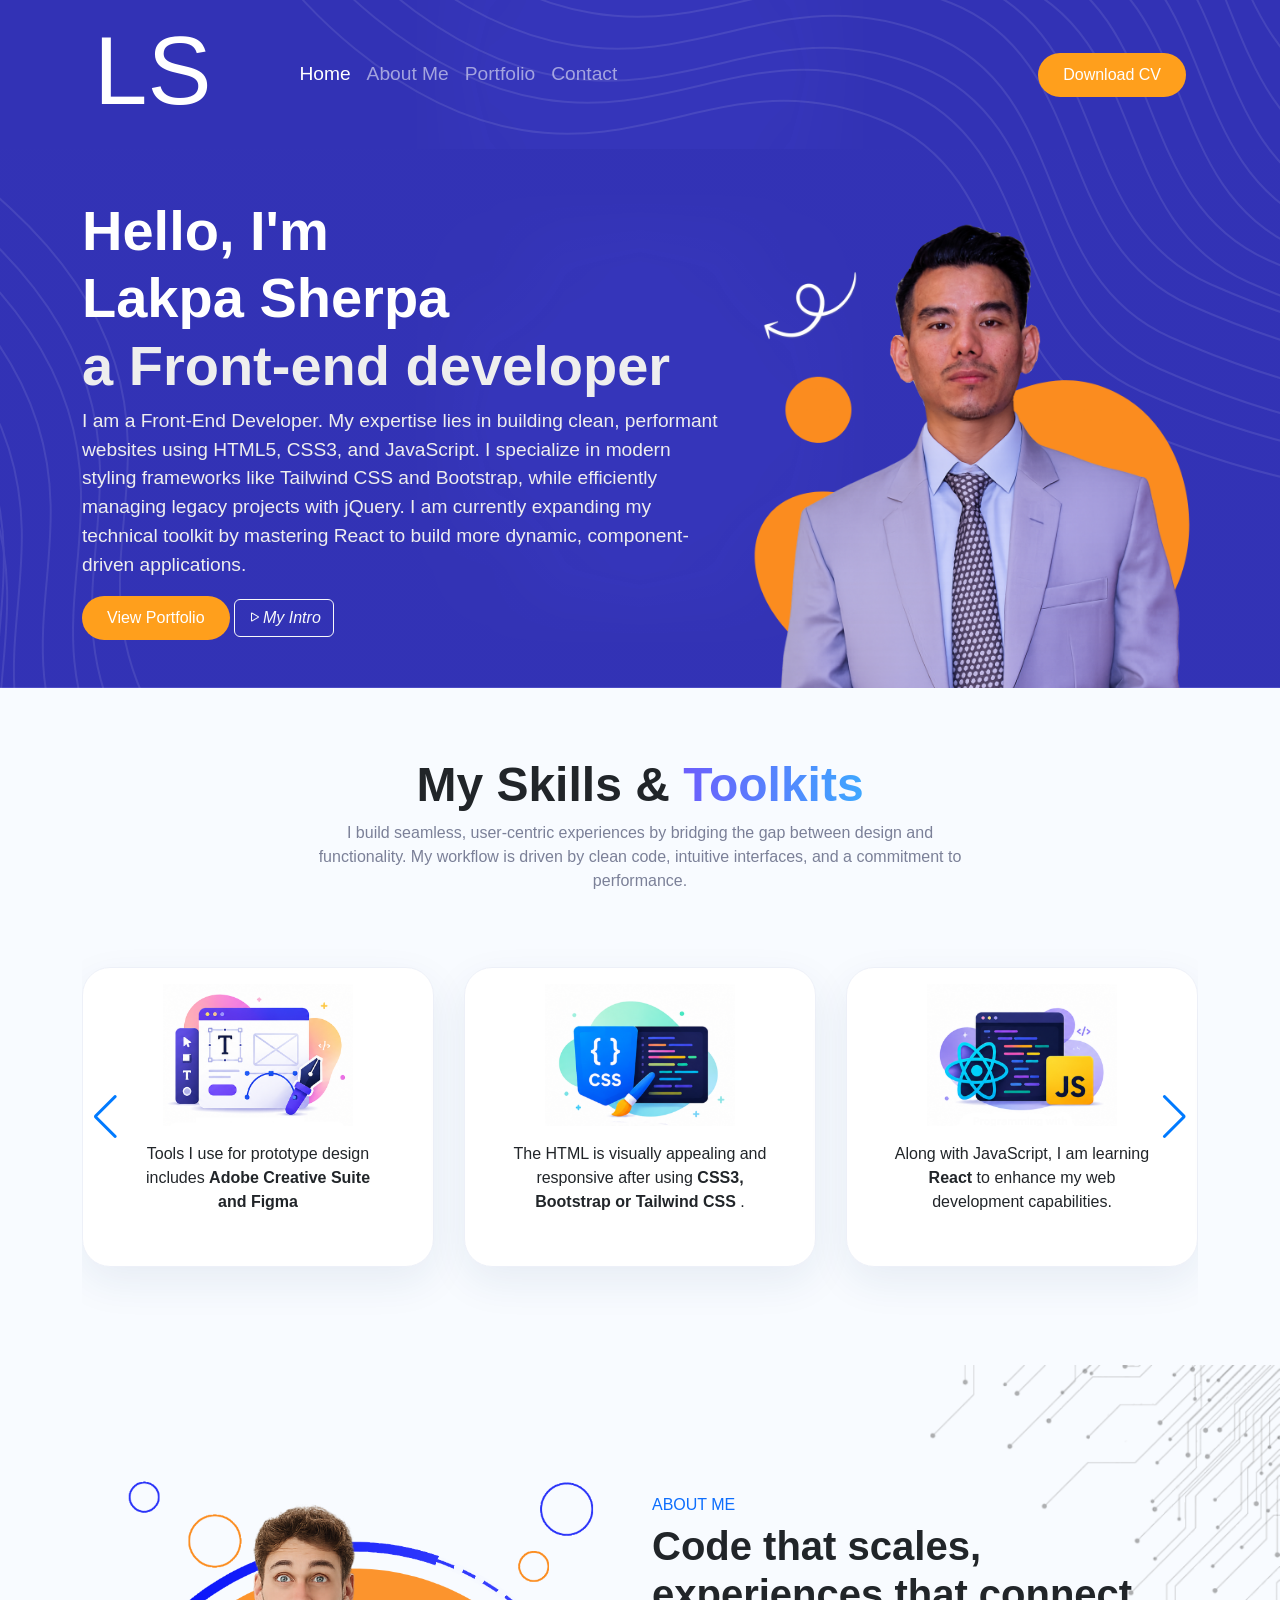
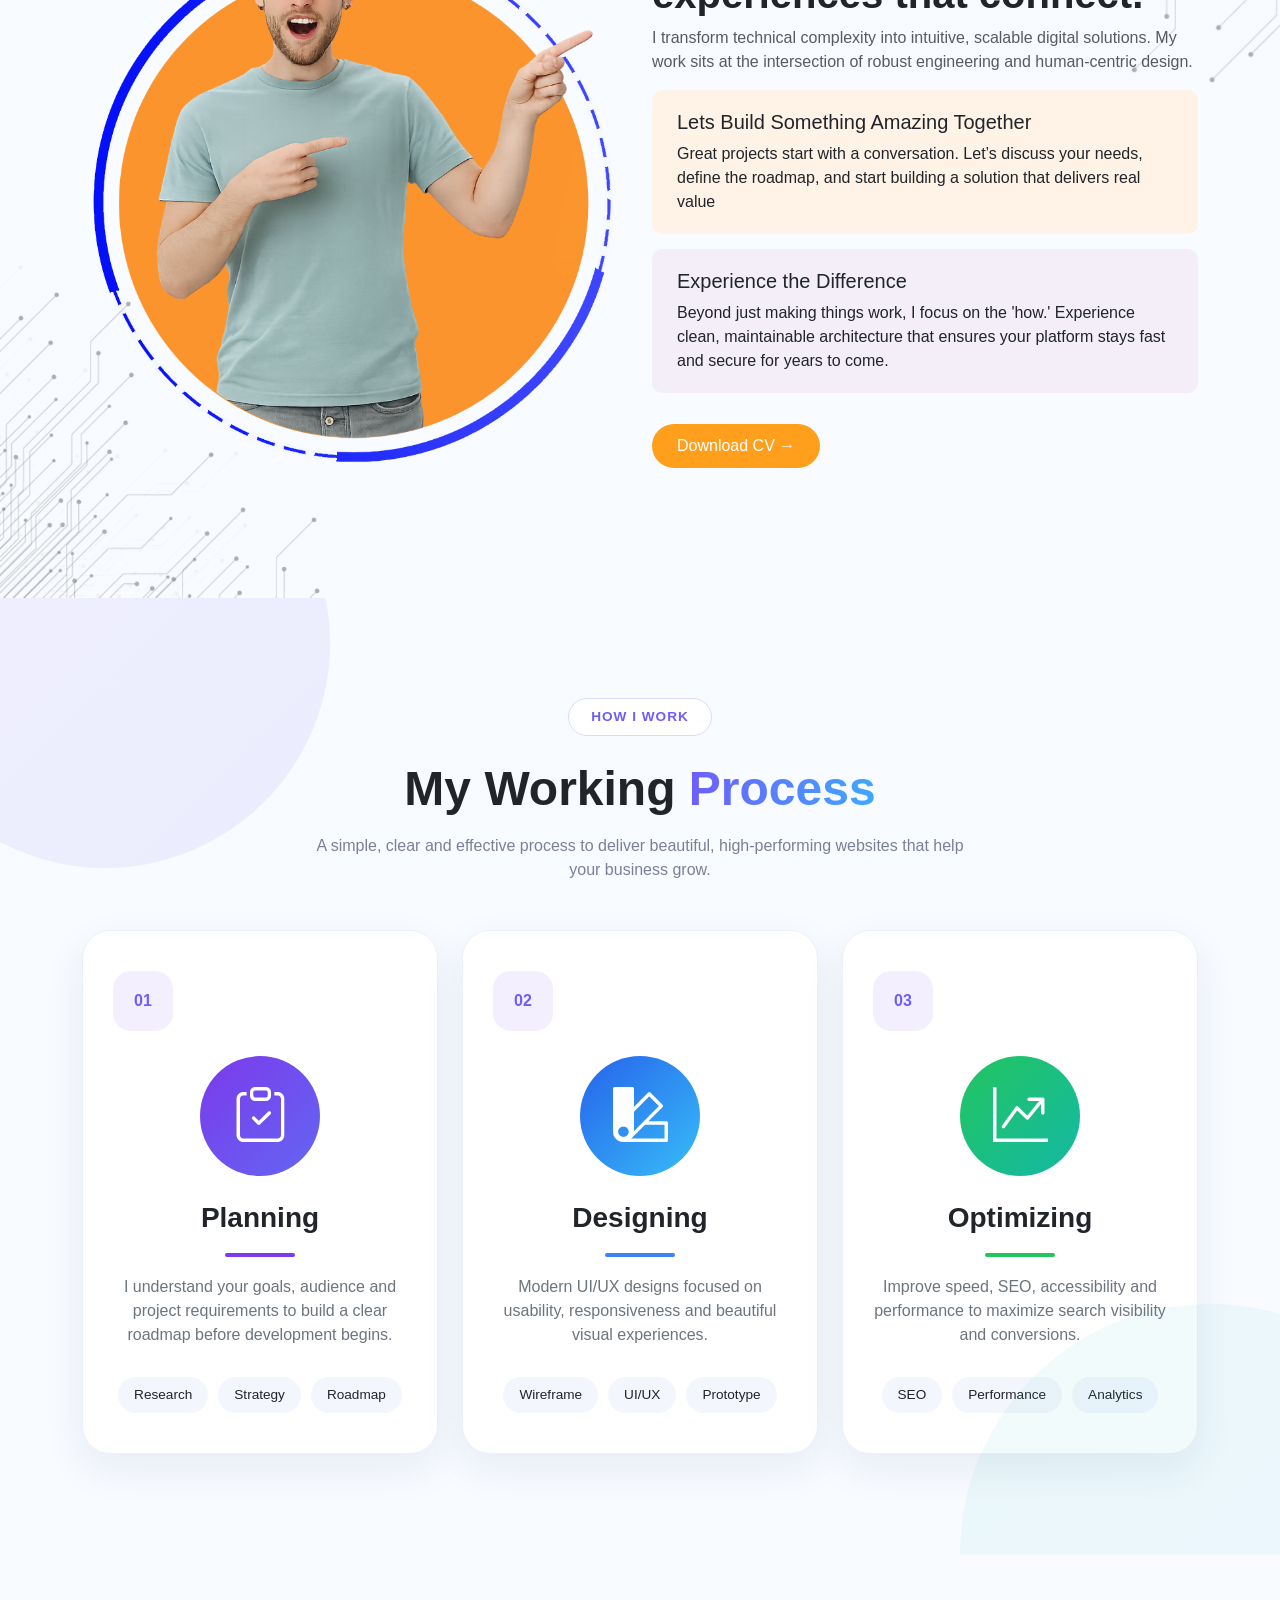
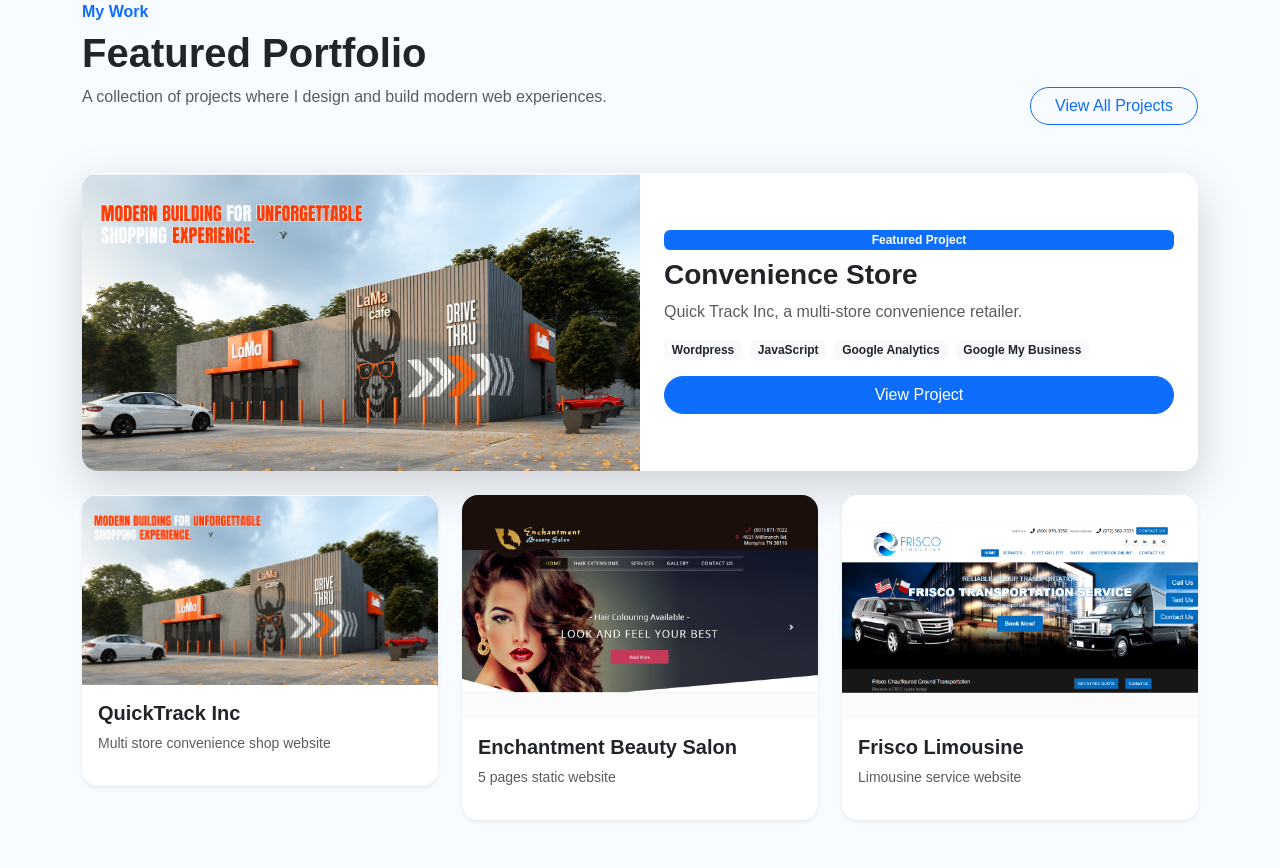
==== commit 2e87a558: "Portfolio section for home page added and js files reorganised" ====
--- a/pages/index.html
+++ b/pages/index.html
@@ -298,29 +298,147 @@
 
   </section>
 
+  <!-- Portfolio Section -->
+
+  <section class="portfolio-section py-5" id="portfolio">
+
+  <div class="container">
+
+    <!-- Header -->
+    <div class="row align-items-end mb-5">
+
+      <div class="col-md-7" data-aos="fade-up">
+        <h6 class="text-primary fw-semibold">My Work</h6>
+        <h2 class="fw-bold display-6">Featured Portfolio</h2>
+        <p class="text-muted">
+          A collection of projects where I design and build modern web experiences.
+        </p>
+      </div>
+
+      <div class="col-md-5 text-md-end" data-aos="fade-up" data-aos-delay="100">
+        <a href="#portfolio" class="btn btn-outline-primary rounded-pill px-4">
+          View All Projects
+        </a>
+      </div>
+
+    </div>
+
+    <!-- Featured Project -->
+    <div class="row mb-4">
+  <div class="col-12">
+    <div class="featured-project shadow-lg rounded-4 overflow-hidden">
+
+      <div class="row g-0">
+
+        <div class="col-md-6">
+          <img id="featured-img"
+               src="../assets/images/portfolio/quicktrackinc.png"
+               class="img-fluid h-100 object-fit-cover" alt="Featured Project Image">
+        </div>
+
+        <div class="col-md-6 p-4 d-flex flex-column justify-content-center">
+
+          <span class="badge bg-primary mb-2 w-fit" id="featured-tag">
+            Featured Project
+          </span>
+
+          <h3 class="fw-bold" id="featured-title">
+            Convenience Store 
+          </h3>
+
+          <p class="text-muted" id="featured-desc">
+            Quick Track Inc, a multi-store convenience retailer.
+          </p>
+
+          <div class="d-flex gap-2 flex-wrap mb-3" id="featured-tech">
+            <span class="badge bg-light text-dark">Wordpress</span>
+            <span class="badge bg-light text-dark">JavaScript</span>
+            <span class="badge bg-light text-dark">Google Analytics</span>
+            <span class="badge bg-light text-dark">Google My Business</span>
+          </div>
+
+          <a href="https://quicktrackinc.com/" target="_blank" rel="nofollow sponsored" class="btn btn-primary rounded-pill px-4" id="featured-link">
+            View Project
+          </a>
+
+        </div>
+
+      </div>
+
+    </div>
+  </div>
+</div>
+
+    <!-- Filter cards -->
+<div class="row g-4">
+
+  <div class="col-md-4">
+    <div class="project-card shadow-sm rounded-4 overflow-hidden cursor-pointer"
+         onclick="setFeatured(this)"
+         data-title="QuickTrack Inc"
+         data-desc="Website for a Convenience Store company."
+         data-img="../assets/images/portfolio/quicktrackinc.png"
+         data-link="https://quicktrackinc.com/"
+         data-tech="HTML, CSS, Bootstrap">
+
+      <img src="../assets/images/portfolio/quicktrackinc.png" class="img-fluid" alt="QuickTrack Inc">
+      <div class="p-3">
+        <h5 class="fw-bold">QuickTrack Inc</h5>
+        <p class="text-muted small">Multi store convenience shop website</p>
+      </div>
+
+    </div>
+  </div>
+
+  <div class="col-md-4">
+    <div class="project-card shadow-sm rounded-4 overflow-hidden cursor-pointer"
+         onclick="setFeatured(this)"
+         data-title="Enchantment Beauty Salon"
+         data-desc="5 pages static website for a beauty salon."
+         data-img="../assets/images/portfolio/enchantmentbeautysalon.png"
+         data-link="https://www.enchantmentbeautysalon.com/"
+         data-tech="Bootstrap, JS, JQuery">
+
+      <img src="../assets/images/portfolio/enchantmentbeautysalon.png" class="img-fluid" alt="Enchantment Beauty Salon">
+      <div class="p-3">
+        <h5 class="fw-bold">Enchantment Beauty Salon</h5>
+        <p class="text-muted small">5 pages static website</p>
+      </div>
+
+    </div>
+  </div>
+
+  <div class="col-md-4">
+    <div class="project-card shadow-sm rounded-4 overflow-hidden cursor-pointer"
+         onclick="setFeatured(this)"
+         data-title="Frisco Limousine"
+         data-desc="A website for a limousine service company with booking and tracking features."
+         data-img="../assets/images/portfolio/friscolimousine.png"
+         data-link="https://friscolimousine.com/"
+         data-tech="Bootstrap, JS, Jquery, Google Analytics">
+
+      <img src="../assets/images/portfolio/friscolimousine.png" class="img-fluid" alt="Frisco Limousine">
+      <div class="p-3">
+        <h5 class="fw-bold">Frisco Limousine</h5>
+        <p class="text-muted small">Limousine service website</p>
+      </div>
+
+    </div>
+  </div>
+</div>
+
+  </div>
+
+</section>
+
+
   <script src="../assets/bootstrap-5.3.8/js/bootstrap.bundle.min.js"></script>
 
   <!-- Swiper JS for skill section-->
   <script src="https://cdn.jsdelivr.net/npm/swiper@11/swiper-bundle.min.js"></script>
-  <script>
-    var swiper = new Swiper(".mySwiper", {
-      slidesPerView: 3,      // How many cards to show
-      spaceBetween: 30,      // Space between cards
-      loop: true,            // Makes it infinite
-      navigation: {
-        nextEl: ".swiper-button-next",
-        prevEl: ".swiper-button-prev",
-      },
-      breakpoints: {
-        320: { slidesPerView: 1 }, // Show 1 card on mobile
-        768: { slidesPerView: 2 }, // Show 2 on tablet
-        1024: { slidesPerView: 3 } // Show 3 on desktop
-      }
-    });
-
-
-  </script>
-
+  <script src="../assets/js/skillsSlider.js"></script>
+<!-- Portfolio Section JS -->
+  <script src="../assets/js/portfolio.js"></script>
 </body>
 
 </html>
--- a/assets/css/style.css
+++ b/assets/css/style.css
@@ -317,6 +317,44 @@
     height: 400px;
 }
 
+
+/* =========================
+   Portfolio Section
+========================= */
+
+.portfolio-section {
+    background: #f8fbff;
+}
+
+/* Featured Project */
+.featured-project {
+    background: #fff;
+}
+
+/* Project Cards */
+.project-card {
+    background: #fff;
+    transition: all 0.3s ease;
+}
+
+.project-card:hover {
+    transform: translateY(-10px);
+    box-shadow: 0 20px 40px rgba(0,0,0,0.12);
+}
+
+.project-card img {
+    transition: transform 0.4s ease;
+}
+
+.project-card:hover img {
+    transform: scale(1.05);
+}
+
+/* Buttons */
+.btn {
+    transition: all 0.3s ease;
+}
+
 /* =========================
    Responsive
 ========================= */
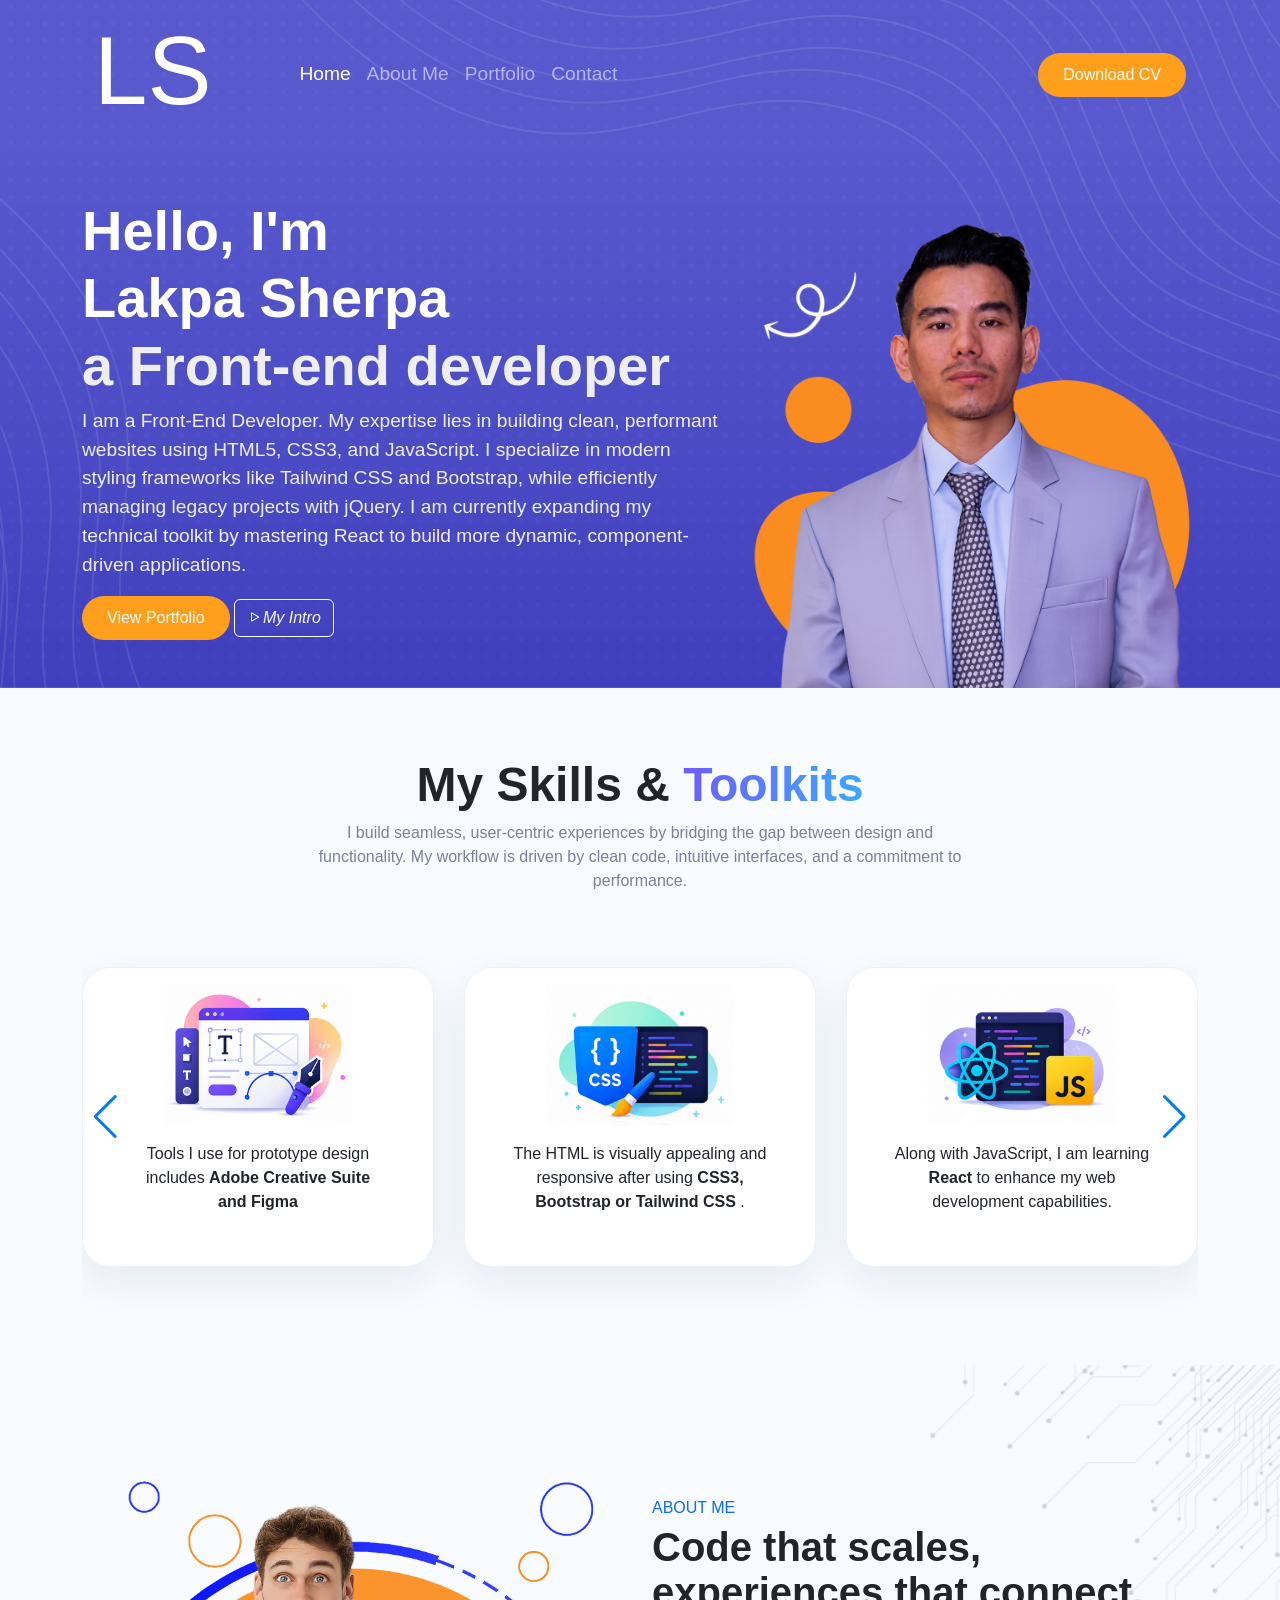
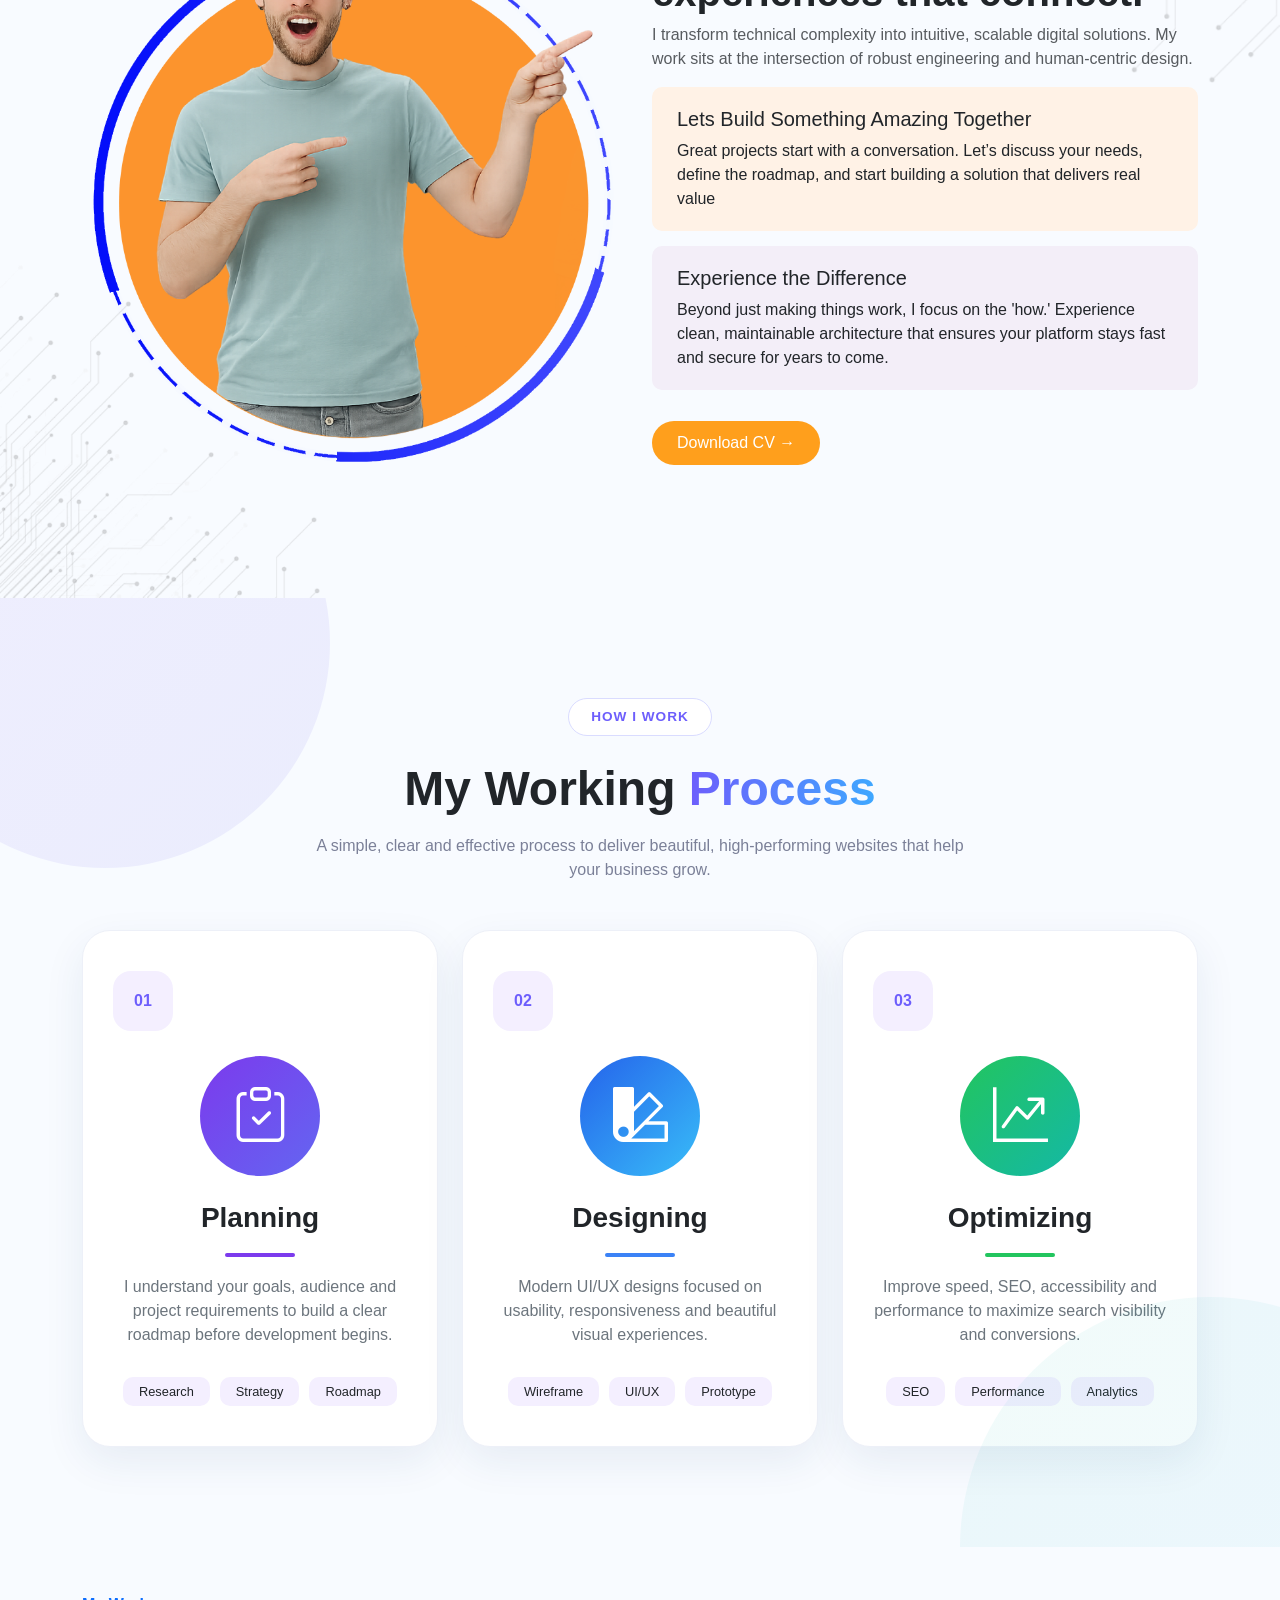
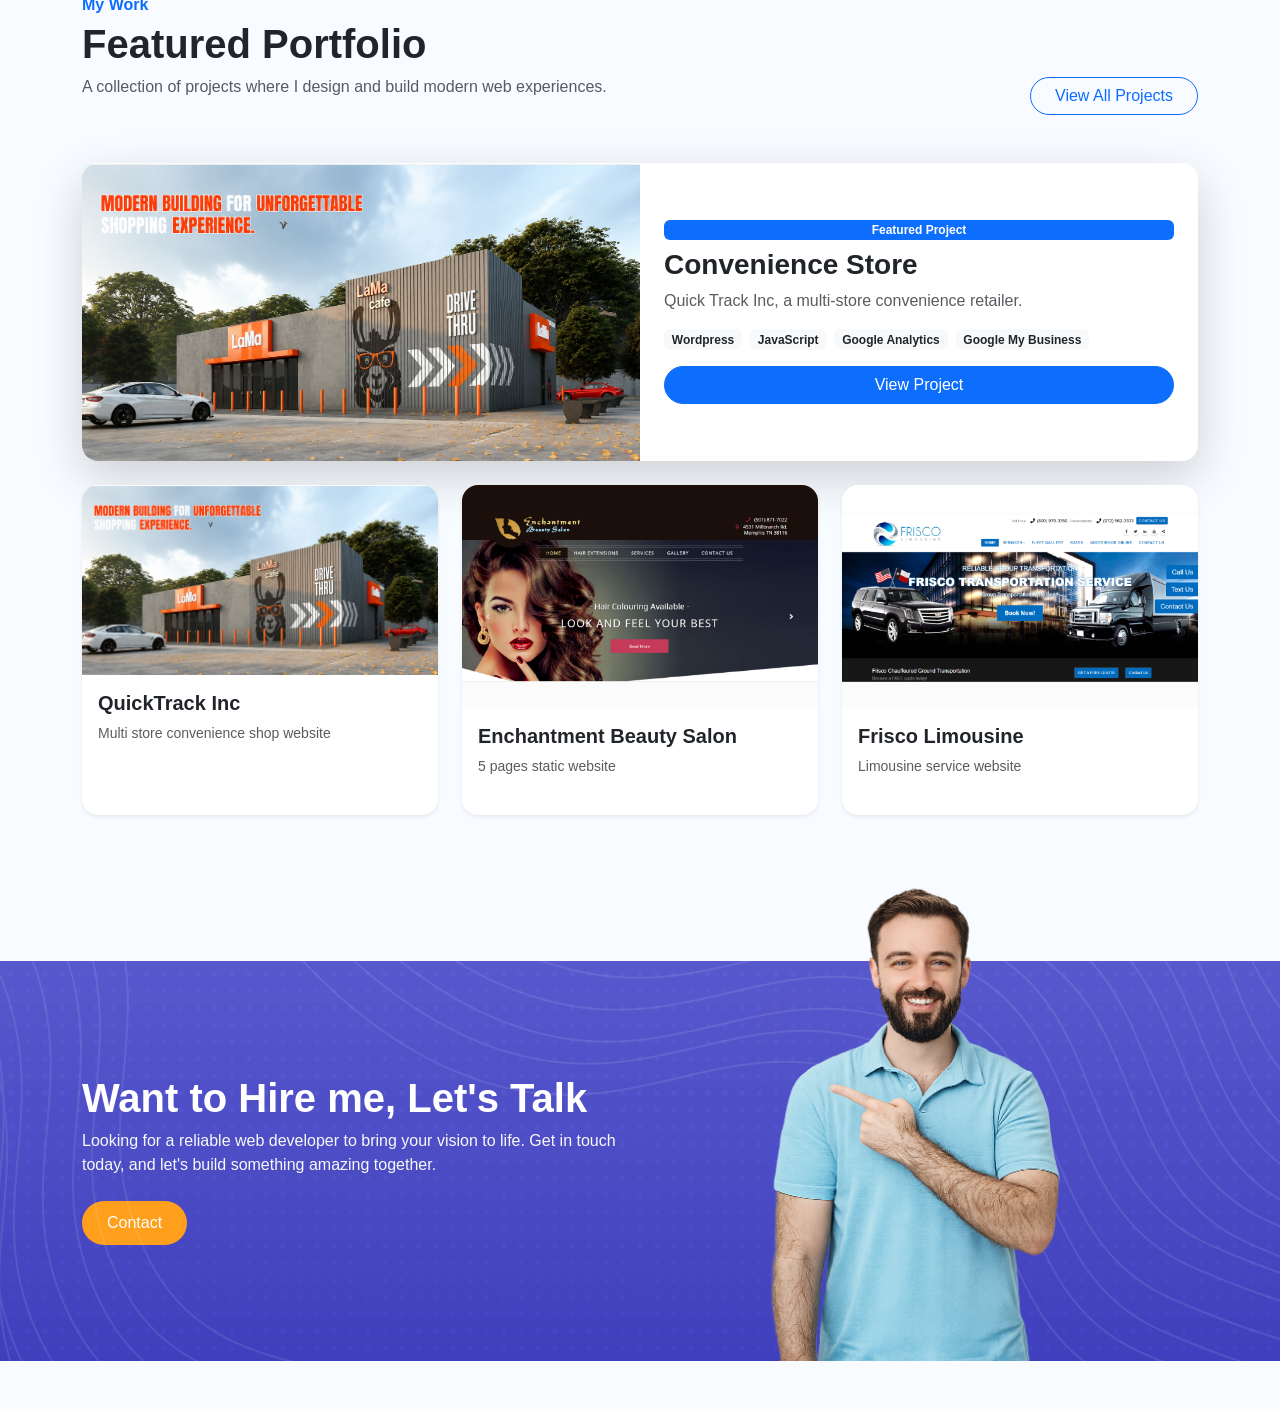
==== commit 66f9d5b5: "HIre me section added in the home page and CSS further updated" ====
--- a/pages/index.html
+++ b/pages/index.html
@@ -147,7 +147,7 @@
         <!-- Right Column: Content -->
         <div class="col-md-6">
           <h6 class="text-primary text-uppercase">About Me</h6>
-          <h1 class="fw-bold">Code that scales, <br> experiences that connect.</h1>
+          <h1 class="sub-heading">Code that scales, <br> experiences that connect.</h1>
           <p class="text-muted">I transform technical complexity into intuitive, scalable digital solutions.
             My work sits at the intersection of robust engineering and human-centric design.</p>
 
@@ -307,9 +307,9 @@
     <!-- Header -->
     <div class="row align-items-end mb-5">
 
-      <div class="col-md-7" data-aos="fade-up">
+      <div class="col-md-7 portfolio-featured" data-aos="fade-up">
         <h6 class="text-primary fw-semibold">My Work</h6>
-        <h2 class="fw-bold display-6">Featured Portfolio</h2>
+        <h2 class="sub-heading">Featured Portfolio</h2>
         <p class="text-muted">
           A collection of projects where I design and build modern web experiences.
         </p>
@@ -369,7 +369,7 @@
   </div>
 </div>
 
-    <!-- Filter cards -->
+    <!-- Featured Filter cards -->
 <div class="row g-4">
 
   <div class="col-md-4">
@@ -432,6 +432,52 @@
 </section>
 
 
+<!-- Hire me Section -->
+ <section class="py-5">
+    <div class="portfolio-box">
+
+        <div class="container">
+
+            <div class="row align-items-center">
+
+                <!-- Left Content -->
+                <div class="col-lg-6">
+
+                    <h2 class="sub-heading text-white">
+                        Want to Hire me,
+                        Let's Talk
+                    </h2>
+
+                    <p class="text-light mb-4">
+                      Looking for a reliable web developer to bring your vision to life.
+                      Get in touch today, and let's build something amazing together.
+                    </p>
+
+                    <button class="btn btn-custom">
+                       <a href="#">Contact</a> 
+                    </button>
+
+                </div>
+
+                <!-- Right Image large device -->
+                <div class="col-lg-6 text-center large-device">
+                    <img src="../assets/images/hire-lakpa.png"
+                        class="img-fluid"
+                        alt="Hire Lakpa">                        
+                </div>
+                <div class="col-lg-6 text-center small-device">                        
+                    <img src="../assets/images/smalldevice-hire-lakpa.png"
+                        class="img-fluid "
+                        alt="Hire Lakpa">                        
+                </div>
+
+            </div>
+
+        </div>
+
+    </div>
+</section>
+
   <script src="../assets/bootstrap-5.3.8/js/bootstrap.bundle.min.js"></script>
 
   <!-- Swiper JS for skill section-->
--- a/assets/css/style.css
+++ b/assets/css/style.css
@@ -5,6 +5,12 @@
     background: #f8fbff;
     font-family: 'Poppins', sans-serif;
 }
+.sub-heading {
+    font-size: 2.5rem;
+    font-weight: bold;
+    font-family: 'Poppins', sans-serif;
+    line-height: 2.8rem;
+}
 
 /* =========================
    Header
@@ -12,9 +18,10 @@
 header {
     width: 100%;
     background-color: rgba(95, 95, 222, 0.8);
-    background-image: linear-gradient(rgba(0, 0, 0, 0.6), rgba(0, 0, 0, 0.6)),
+    background-image: linear-gradient(rgba(0, 0, 0, 0.3), rgba(0, 0, 0, 0.3)),
         url('../images/textures/dotted_texture.png');
-    background-size: cover;
+    background-size: auto;
+    background-repeat: repeat;
     background-position: center;
     background-blend-mode: overlay;
 }
@@ -29,10 +36,11 @@
 ========================= */
 .hero-section {
     width: 100%;
-    background-color: rgba(95, 95, 222, 0.8) !important;
-    background-image: linear-gradient(rgba(0, 0, 0, 0.6), rgba(0, 0, 0, 0.6)),
+    background-color: rgba(95, 95, 222, 0.8);
+    background-image: linear-gradient(rgba(0, 0, 0, 0.3), rgba(0, 0, 0, 0.5)),
         url('../images/textures/dotted_texture.png');
-    background-size: cover;
+    background-size: auto;
+    background-repeat: repeat;
     background-position: center;
     background-blend-mode: overlay;
     color: #eee;
@@ -65,6 +73,10 @@
     border-radius: 50px;
     border: none;
     transition: background-color 0.3s ease-in-out;
+}
+.btn-custom a{
+    text-decoration: none;
+    color: #fff;
 }
 
 .btn-custom:hover {
@@ -304,10 +316,10 @@
 }
 
 .tags span {
-    background: #f3f6fd;
-    padding: 8px 16px;
-    border-radius: 30px;
-    font-size: 0.85rem;
+    padding: 5px 16px;
+    border-radius: 10px;
+    font-size: 0.80rem;
+    background: #f4efff;
 }
 
 /* =========================
@@ -335,6 +347,7 @@
 .project-card {
     background: #fff;
     transition: all 0.3s ease;
+    min-height: 330px;
 }
 
 .project-card:hover {
@@ -347,7 +360,7 @@
 }
 
 .project-card:hover img {
-    transform: scale(1.05);
+    transform: scale(1.09);
 }
 
 /* Buttons */
@@ -355,9 +368,77 @@
     transition: all 0.3s ease;
 }
 
+
+/* =========================
+   Hire Me Section
+========================= */
+
+
+.portfolio-box{
+    background-color: rgba(95, 95, 222, 0.8);
+    background-image: linear-gradient(rgba(0, 0, 0, 0.3), rgba(0, 0, 0, 0.5)),
+        url('../images/textures/dotted_texture.png');
+    background-size: auto;
+    background-repeat: repeat;
+    background-position: center;
+    background-blend-mode: overlay;
+    max-height: 500px;
+    margin-top: 50px;
+    position: relative;
+}
+
+.portfolio-box::before{
+    content:"";
+    position:absolute;
+    inset:0;
+    background:
+    url("../images/textures/hero_right_top_curveline.png") top right no-repeat,
+    url("../images/textures/left_bottom_curveline.png") bottom left no-repeat;
+    background-size: auto;
+    opacity:0.5;
+}
+
+.portfolio-box img{
+    max-height:500px;
+    margin-top: -100px;
+    position: relative;
+}
+
+.portfolio-box .small-device{
+    display:none;
+}
+
+
 /* =========================
    Responsive
 ========================= */
+@media(max-width:991px){
+
+    .portfolio-box{
+
+        padding:50px 35px;
+        text-align:center;
+        margin-top: 0px;
+        max-height: 550px;
+    }
+
+    .portfolio-box img{
+        margin-top:40px;
+        max-height:380px;
+    }
+
+    /* display in small devices */
+    .portfolio-box .small-device{
+    display:block;
+    align-items:center;
+    } 
+    /* hide in small devices */
+    .portfolio-box .large-device{
+    display:none;
+    }
+
+}
+
 @media (max-width: 768px) {
 
     .title {
@@ -385,4 +466,6 @@
     header .navbar .navbar-brand h1 {
         font-size: 6rem !important;
     }
-}+    
+}
+
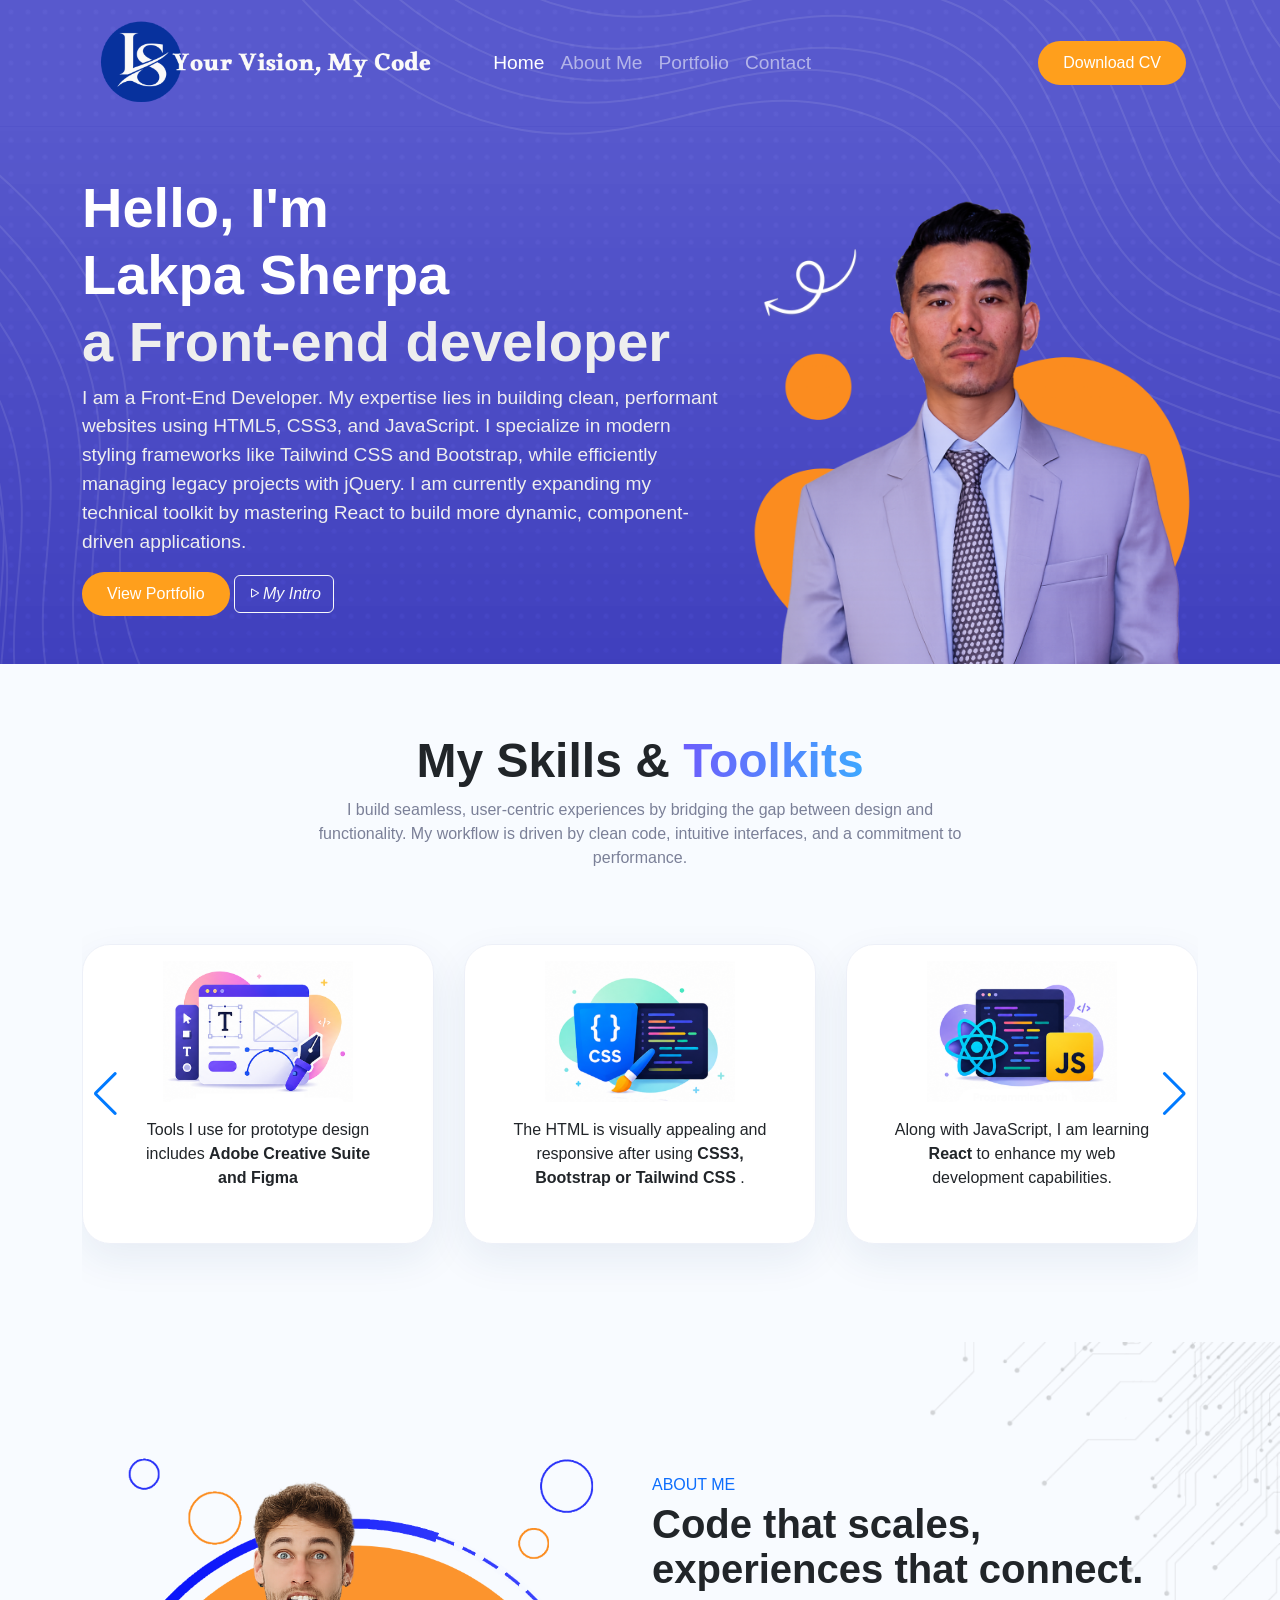
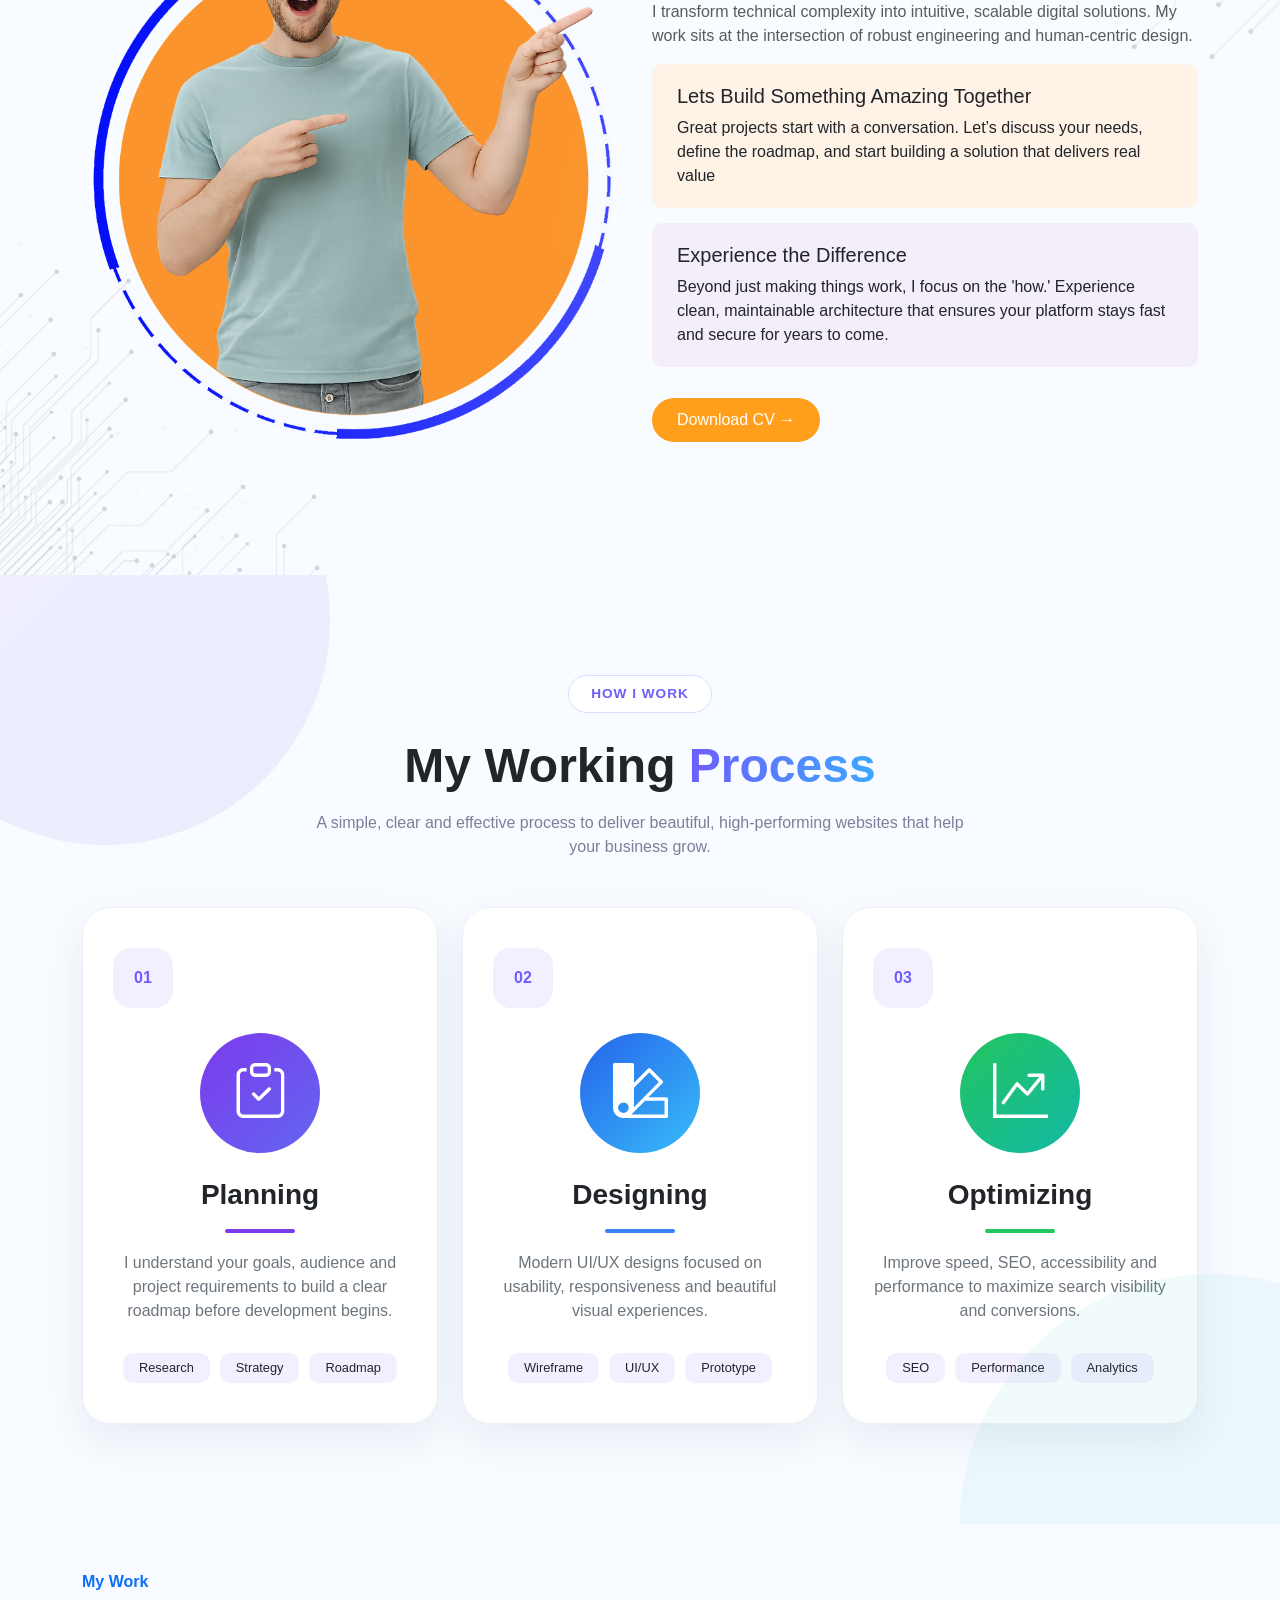
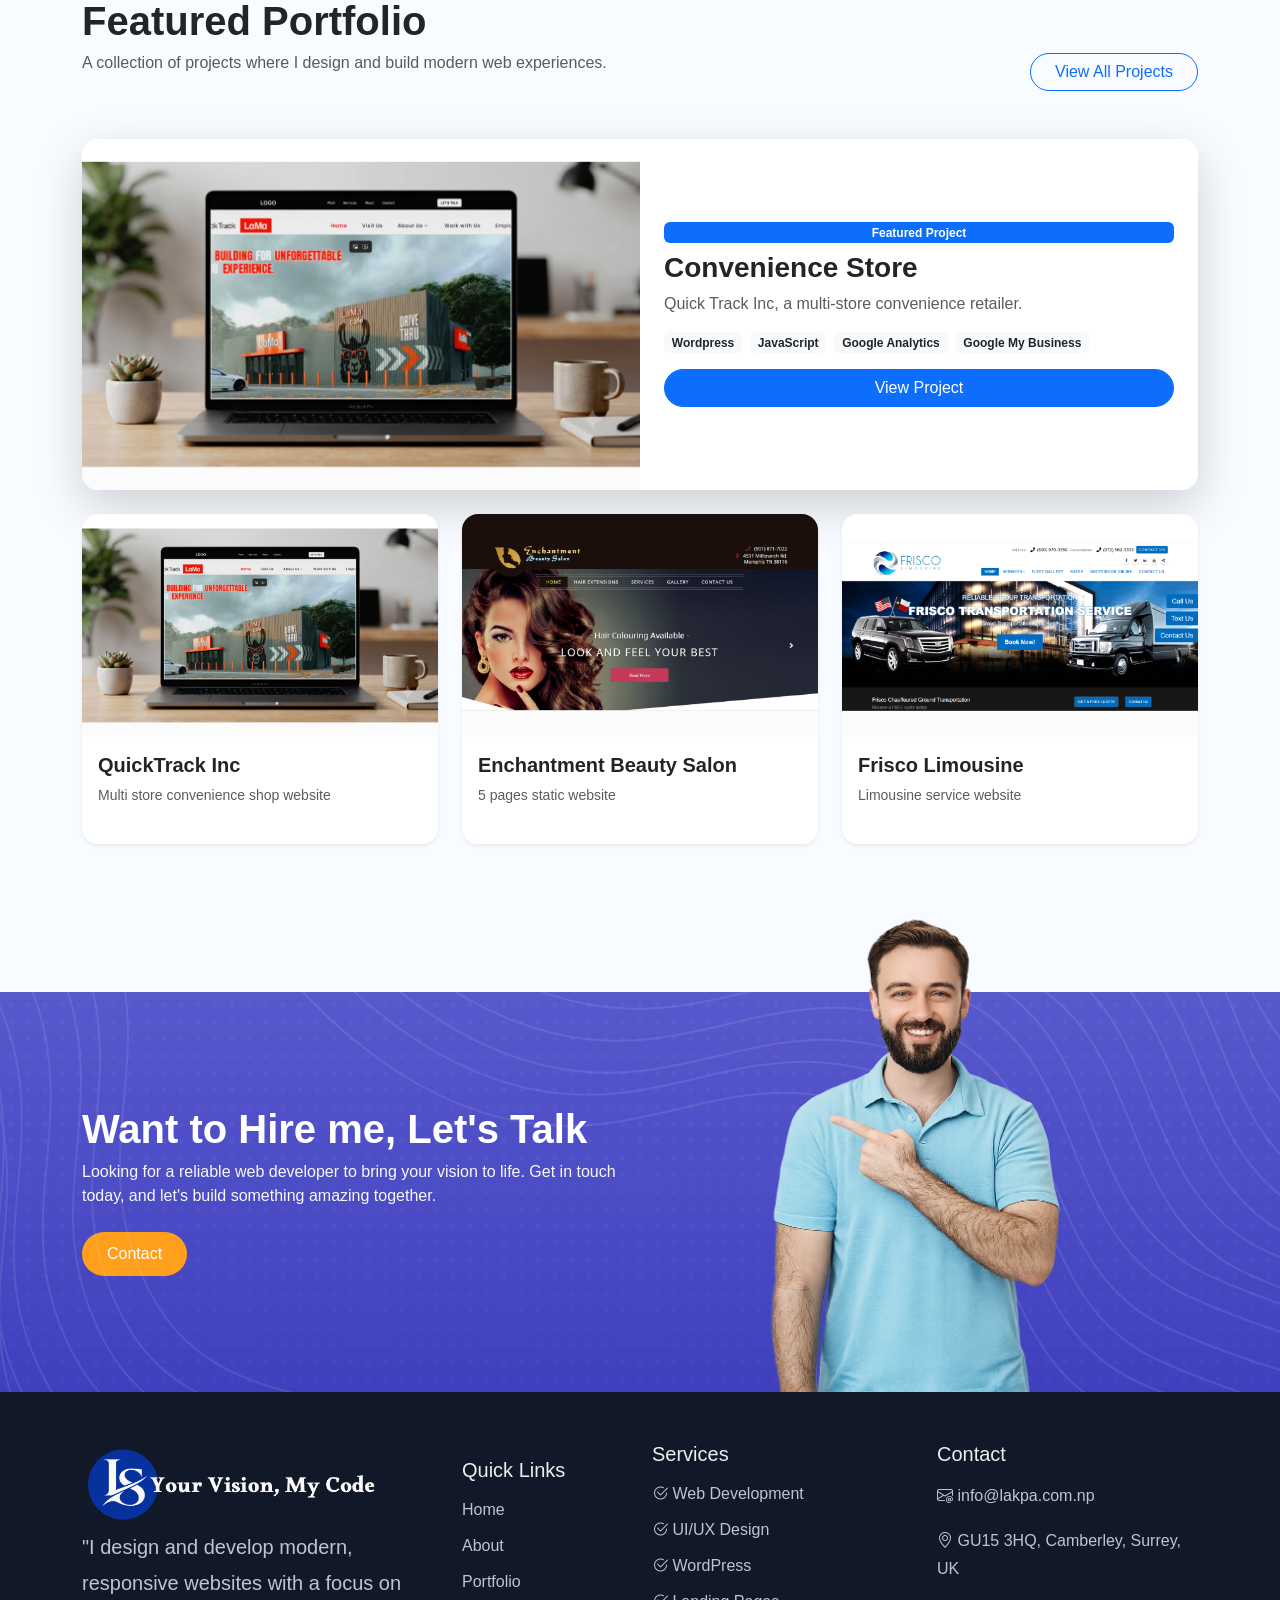
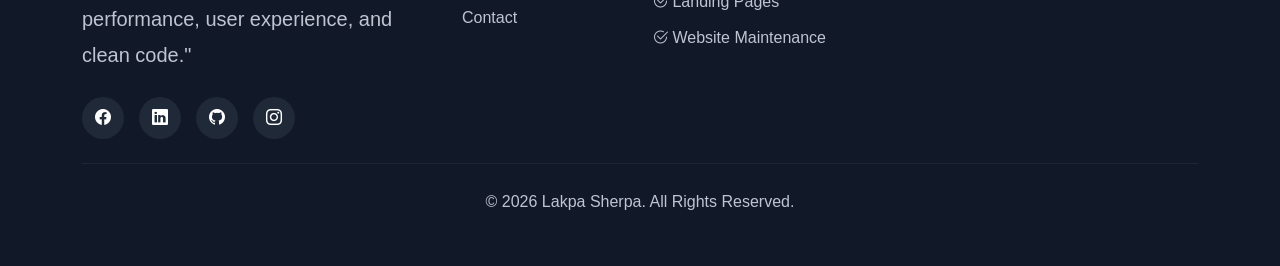
==== commit a17e0410: "footer section added, favicons, logo and css updated" ====
--- a/pages/index.html
+++ b/pages/index.html
@@ -4,7 +4,7 @@
 <head>
   <meta charset="utf-8">
   <meta name="viewport" content="width=device-width, initial-scale=1">
-  <title>Bootstrap demo</title>
+  <title>Lakpa Sherpa | Home page</title>
   <link href="../assets/bootstrap-5.3.8/css/bootstrap.min.css" rel="stylesheet">
   <!-- Bootstrap Icons CDN -->
   <link rel="stylesheet" href="https://cdn.jsdelivr.net/npm/bootstrap-icons@1.11.1/font/bootstrap-icons.css">
@@ -12,6 +12,12 @@
   <link rel="stylesheet" href="https://cdn.jsdelivr.net/npm/swiper@11/swiper-bundle.min.css" />
   <!-- Adding custom CSS file for styling -->
   <link rel="stylesheet" href="../assets/css/style.css">
+
+  <!-- FavIcons -->
+   <link rel="apple-touch-icon" sizes="180x180" href="../assets/images/favicons/apple-touch-icon.png">
+  <link rel="icon" type="image/png" sizes="32x32" href="../assets/images/favicons/favicon-32x32.png">
+  <link rel="icon" type="image/png" sizes="16x16" href="../assets/images/favicons/favicon-16x16.png">
+  <link rel="manifest" href="../assets/images/favicons/site.webmanifest">
 </head>
 
 <body>
@@ -22,7 +28,7 @@
       <nav class="navbar navbar-expand-lg navbar-dark">
         <div class="container-fluid">
           <a class="navbar-brand" href="#">
-            <h1 class="mr-3">LS</h1>
+            <img src="../assets/images/lakpa-logo.png" alt="Lakpa Sherpa Logo" class="logo">
           </a>
           <button class="navbar-toggler" type="button" data-bs-toggle="collapse"
             data-bs-target="#navbarSupportedContent" aria-controls="navbarSupportedContent" aria-expanded="false"
@@ -169,7 +175,7 @@
     </div>
   </section>
 
-  <!-- WOrking Process Section -->
+  <!-- Working Process Section -->
   <section class="process-section">
 
     <div class="container">
@@ -302,188 +308,246 @@
 
   <section class="portfolio-section py-5" id="portfolio">
 
-  <div class="container">
-
-    <!-- Header -->
-    <div class="row align-items-end mb-5">
-
-      <div class="col-md-7 portfolio-featured" data-aos="fade-up">
-        <h6 class="text-primary fw-semibold">My Work</h6>
-        <h2 class="sub-heading">Featured Portfolio</h2>
-        <p class="text-muted">
-          A collection of projects where I design and build modern web experiences.
+    <div class="container">
+
+      <!-- Header -->
+      <div class="row align-items-end mb-5">
+
+        <div class="col-md-7 portfolio-featured" data-aos="fade-up">
+          <h6 class="text-primary fw-semibold">My Work</h6>
+          <h2 class="sub-heading">Featured Portfolio</h2>
+          <p class="text-muted">
+            A collection of projects where I design and build modern web experiences.
+          </p>
+        </div>
+
+        <div class="col-md-5 text-md-end" data-aos="fade-up" data-aos-delay="100">
+          <a href="#portfolio" class="btn btn-outline-primary rounded-pill px-4">
+            View All Projects
+          </a>
+        </div>
+
+      </div>
+
+      <!-- Featured Project -->
+      <div class="row mb-4">
+        <div class="col-12">
+          <div class="featured-project shadow-lg rounded-4 overflow-hidden">
+
+            <div class="row g-0">
+
+              <div class="col-md-6">
+                <img id="featured-img" src="../assets/images/portfolio/quicktrackinc.png"
+                  class="img-fluid h-100 object-fit-cover" alt="Featured Project Image">
+              </div>
+
+              <div class="col-md-6 p-4 d-flex flex-column justify-content-center">
+
+                <span class="badge bg-primary mb-2 w-fit" id="featured-tag">
+                  Featured Project
+                </span>
+
+                <h3 class="fw-bold" id="featured-title">
+                  Convenience Store
+                </h3>
+
+                <p class="text-muted" id="featured-desc">
+                  Quick Track Inc, a multi-store convenience retailer.
+                </p>
+
+                <div class="d-flex gap-2 flex-wrap mb-3" id="featured-tech">
+                  <span class="badge bg-light text-dark">Wordpress</span>
+                  <span class="badge bg-light text-dark">JavaScript</span>
+                  <span class="badge bg-light text-dark">Google Analytics</span>
+                  <span class="badge bg-light text-dark">Google My Business</span>
+                </div>
+
+                <a href="https://quicktrackinc.com/" target="_blank" rel="nofollow sponsored"
+                  class="btn btn-primary rounded-pill px-4" id="featured-link">
+                  View Project
+                </a>
+
+              </div>
+
+            </div>
+
+          </div>
+        </div>
+      </div>
+
+      <!-- Featured Filter cards -->
+      <div class="row g-4">
+
+        <div class="col-md-4">
+          <div class="project-card shadow-sm rounded-4 overflow-hidden cursor-pointer" onclick="setFeatured(this)"
+            data-title="QuickTrack Inc" data-desc="Website for a Convenience Store company."
+            data-img="../assets/images/portfolio/quicktrackinc.png" data-link="https://quicktrackinc.com/"
+            data-tech="HTML, CSS, Bootstrap">
+
+            <img src="../assets/images/portfolio/quicktrackinc.png" class="img-fluid" alt="QuickTrack Inc">
+            <div class="p-3">
+              <h5 class="fw-bold">QuickTrack Inc</h5>
+              <p class="text-muted small">Multi store convenience shop website</p>
+            </div>
+
+          </div>
+        </div>
+
+        <div class="col-md-4">
+          <div class="project-card shadow-sm rounded-4 overflow-hidden cursor-pointer" onclick="setFeatured(this)"
+            data-title="Enchantment Beauty Salon" data-desc="5 pages static website for a beauty salon."
+            data-img="../assets/images/portfolio/enchantmentbeautysalon.png"
+            data-link="https://www.enchantmentbeautysalon.com/" data-tech="Bootstrap, JS, JQuery">
+
+            <img src="../assets/images/portfolio/enchantmentbeautysalon.png" class="img-fluid"
+              alt="Enchantment Beauty Salon">
+            <div class="p-3">
+              <h5 class="fw-bold">Enchantment Beauty Salon</h5>
+              <p class="text-muted small">5 pages static website</p>
+            </div>
+
+          </div>
+        </div>
+
+        <div class="col-md-4">
+          <div class="project-card shadow-sm rounded-4 overflow-hidden cursor-pointer" onclick="setFeatured(this)"
+            data-title="Frisco Limousine"
+            data-desc="A website for a limousine service company with booking and tracking features."
+            data-img="../assets/images/portfolio/friscolimousine.png" data-link="https://friscolimousine.com/"
+            data-tech="Bootstrap, JS, Jquery, Google Analytics">
+
+            <img src="../assets/images/portfolio/friscolimousine.png" class="img-fluid" alt="Frisco Limousine">
+            <div class="p-3">
+              <h5 class="fw-bold">Frisco Limousine</h5>
+              <p class="text-muted small">Limousine service website</p>
+            </div>
+
+          </div>
+        </div>
+      </div>
+
+    </div>
+
+  </section>
+
+
+  <!-- Hire me Section -->
+  <section class="hire-me"">
+        <div class=" container">
+
+    <div class="row align-items-center">
+
+      <!-- Left Content -->
+      <div class="col-lg-6">
+
+        <h2 class="sub-heading text-white">
+          Want to Hire me,
+          Let's Talk
+        </h2>
+
+        <p class="text-light mb-4">
+          Looking for a reliable web developer to bring your vision to life.
+          Get in touch today, and let's build something amazing together.
         </p>
-      </div>
-
-      <div class="col-md-5 text-md-end" data-aos="fade-up" data-aos-delay="100">
-        <a href="#portfolio" class="btn btn-outline-primary rounded-pill px-4">
-          View All Projects
-        </a>
-      </div>
-
-    </div>
-
-    <!-- Featured Project -->
-    <div class="row mb-4">
-  <div class="col-12">
-    <div class="featured-project shadow-lg rounded-4 overflow-hidden">
-
-      <div class="row g-0">
-
-        <div class="col-md-6">
-          <img id="featured-img"
-               src="../assets/images/portfolio/quicktrackinc.png"
-               class="img-fluid h-100 object-fit-cover" alt="Featured Project Image">
-        </div>
-
-        <div class="col-md-6 p-4 d-flex flex-column justify-content-center">
-
-          <span class="badge bg-primary mb-2 w-fit" id="featured-tag">
-            Featured Project
-          </span>
-
-          <h3 class="fw-bold" id="featured-title">
-            Convenience Store 
-          </h3>
-
-          <p class="text-muted" id="featured-desc">
-            Quick Track Inc, a multi-store convenience retailer.
-          </p>
-
-          <div class="d-flex gap-2 flex-wrap mb-3" id="featured-tech">
-            <span class="badge bg-light text-dark">Wordpress</span>
-            <span class="badge bg-light text-dark">JavaScript</span>
-            <span class="badge bg-light text-dark">Google Analytics</span>
-            <span class="badge bg-light text-dark">Google My Business</span>
-          </div>
-
-          <a href="https://quicktrackinc.com/" target="_blank" rel="nofollow sponsored" class="btn btn-primary rounded-pill px-4" id="featured-link">
-            View Project
-          </a>
-
-        </div>
-
-      </div>
-
-    </div>
-  </div>
-</div>
-
-    <!-- Featured Filter cards -->
-<div class="row g-4">
-
-  <div class="col-md-4">
-    <div class="project-card shadow-sm rounded-4 overflow-hidden cursor-pointer"
-         onclick="setFeatured(this)"
-         data-title="QuickTrack Inc"
-         data-desc="Website for a Convenience Store company."
-         data-img="../assets/images/portfolio/quicktrackinc.png"
-         data-link="https://quicktrackinc.com/"
-         data-tech="HTML, CSS, Bootstrap">
-
-      <img src="../assets/images/portfolio/quicktrackinc.png" class="img-fluid" alt="QuickTrack Inc">
-      <div class="p-3">
-        <h5 class="fw-bold">QuickTrack Inc</h5>
-        <p class="text-muted small">Multi store convenience shop website</p>
-      </div>
-
-    </div>
-  </div>
-
-  <div class="col-md-4">
-    <div class="project-card shadow-sm rounded-4 overflow-hidden cursor-pointer"
-         onclick="setFeatured(this)"
-         data-title="Enchantment Beauty Salon"
-         data-desc="5 pages static website for a beauty salon."
-         data-img="../assets/images/portfolio/enchantmentbeautysalon.png"
-         data-link="https://www.enchantmentbeautysalon.com/"
-         data-tech="Bootstrap, JS, JQuery">
-
-      <img src="../assets/images/portfolio/enchantmentbeautysalon.png" class="img-fluid" alt="Enchantment Beauty Salon">
-      <div class="p-3">
-        <h5 class="fw-bold">Enchantment Beauty Salon</h5>
-        <p class="text-muted small">5 pages static website</p>
-      </div>
-
-    </div>
-  </div>
-
-  <div class="col-md-4">
-    <div class="project-card shadow-sm rounded-4 overflow-hidden cursor-pointer"
-         onclick="setFeatured(this)"
-         data-title="Frisco Limousine"
-         data-desc="A website for a limousine service company with booking and tracking features."
-         data-img="../assets/images/portfolio/friscolimousine.png"
-         data-link="https://friscolimousine.com/"
-         data-tech="Bootstrap, JS, Jquery, Google Analytics">
-
-      <img src="../assets/images/portfolio/friscolimousine.png" class="img-fluid" alt="Frisco Limousine">
-      <div class="p-3">
-        <h5 class="fw-bold">Frisco Limousine</h5>
-        <p class="text-muted small">Limousine service website</p>
-      </div>
-
-    </div>
-  </div>
-</div>
-
-  </div>
-
-</section>
-
-
-<!-- Hire me Section -->
- <section class="py-5">
-    <div class="portfolio-box">
-
-        <div class="container">
-
-            <div class="row align-items-center">
-
-                <!-- Left Content -->
-                <div class="col-lg-6">
-
-                    <h2 class="sub-heading text-white">
-                        Want to Hire me,
-                        Let's Talk
-                    </h2>
-
-                    <p class="text-light mb-4">
-                      Looking for a reliable web developer to bring your vision to life.
-                      Get in touch today, and let's build something amazing together.
-                    </p>
-
-                    <button class="btn btn-custom">
-                       <a href="#">Contact</a> 
-                    </button>
-
-                </div>
-
-                <!-- Right Image large device -->
-                <div class="col-lg-6 text-center large-device">
-                    <img src="../assets/images/hire-lakpa.png"
-                        class="img-fluid"
-                        alt="Hire Lakpa">                        
-                </div>
-                <div class="col-lg-6 text-center small-device">                        
-                    <img src="../assets/images/smalldevice-hire-lakpa.png"
-                        class="img-fluid "
-                        alt="Hire Lakpa">                        
-                </div>
-
-            </div>
-
-        </div>
-
-    </div>
-</section>
+
+        <button class="btn btn-custom">
+          <a href="#">Contact</a>
+        </button>
+
+      </div>
+
+      <!-- Right Image large device -->
+      <div class="col-lg-6 text-center large-device">
+        <img src="../assets/images/hire-lakpa.png" class="img-fluid" alt="Hire Lakpa">
+      </div>
+      <div class="col-lg-6 text-center small-device">
+        <img src="../assets/images/smalldevice-hire-lakpa.png" class="img-fluid " alt="Hire Lakpa">
+      </div>
+
+    </div>
+
+    </div>
+  </section>
+
+  <!-- Footer Section -->
+  <footer class="footer">
+    <div class="container">
+
+      <div class="row">
+
+        <!-- About -->
+        <div class="col-lg-4 footer-about">
+          <img src="../assets/images/lakpa-logo.png" class="footer-logo" title="Lakpa's Logo" alt="Lakpa's Logo" />
+          <blockquote class="blockquote">
+            <p>"I design and develop modern, responsive websites with a focus
+              on performance, user experience, and clean code."</p>
+          </blockquote>
+
+          <div class="social-icons mt-4">
+
+            <a href="#"><i class="bi bi-facebook"></i></a>
+
+            <a href="#"><i class="bi bi-linkedin"></i></a>
+
+            <a href="#"><i class="bi bi-github"></i></a>
+
+            <a href="#"><i class="bi bi-instagram"></i></a>
+
+          </div>
+        </div>
+
+        <!-- Quick Links -->
+        <div class="col-lg-2 col-md-6 mt-3">
+          <h5 class="footer-subtitle mb-3">Quick Links</h5>
+
+          <ul class="list-unstyled footer-links">
+            <li><a href="#home">Home</a></li>
+            <li><a href="#about">About</a></li>
+            <li><a href="#portfolio">Portfolio</a></li>
+            <li><a href="#contact">Contact</a></li>
+          </ul>
+        </div>
+
+        <!-- Services -->
+        <div class="col-lg-3 col-md-6">
+          <h5 class="footer-subtitle mb-3">Services</h5>
+
+          <ul class="list-unstyled footer-links">
+            <li><i class="bi bi-check2-circle"></i> Web Development</li>
+            <li><i class="bi bi-check2-circle"></i> UI/UX Design</li>
+            <li><i class="bi bi-check2-circle"></i> WordPress</li>
+            <li><i class="bi bi-check2-circle"></i> Landing Pages</li>
+            <li><i class="bi bi-check2-circle"></i> Website Maintenance</li>
+          </ul>
+        </div>
+
+        <!-- Contact -->
+        <div class="col-lg-3">
+          <h5 class="footer-subtitle mb-3">Contact</h5>
+
+          <p><i class="bi bi-envelope-at"></i> info@lakpa.com.np</p>
+          <p><i class="bi bi-geo-alt"></i> GU15 3HQ, Camberley, Surrey, UK</p>
+        </div>
+
+      </div>
+
+      <hr class="my-4 border-secondary">
+
+      <div class="text-center">
+        <p class="mb-0">
+          © 2026 Lakpa Sherpa. All Rights Reserved.
+        </p>
+      </div>
+
+    </div>
+  </footer>
 
   <script src="../assets/bootstrap-5.3.8/js/bootstrap.bundle.min.js"></script>
 
   <!-- Swiper JS for skill section-->
   <script src="https://cdn.jsdelivr.net/npm/swiper@11/swiper-bundle.min.js"></script>
   <script src="../assets/js/skillsSlider.js"></script>
-<!-- Portfolio Section JS -->
+  <!-- Portfolio Section JS -->
   <script src="../assets/js/portfolio.js"></script>
 </body>
 
--- a/assets/css/style.css
+++ b/assets/css/style.css
@@ -5,6 +5,7 @@
     background: #f8fbff;
     font-family: 'Poppins', sans-serif;
 }
+
 .sub-heading {
     font-size: 2.5rem;
     font-weight: bold;
@@ -30,6 +31,13 @@
     z-index: 1;
     font-size: 1.2rem;
 }
+
+header .navbar .navbar-brand .logo {
+    max-height: 100px;
+    width: auto;
+    margin-right: 30px;
+}
+
 
 /* =========================
    Hero Section
@@ -74,7 +82,8 @@
     border: none;
     transition: background-color 0.3s ease-in-out;
 }
-.btn-custom a{
+
+.btn-custom a {
     text-decoration: none;
     color: #fff;
 }
@@ -145,7 +154,7 @@
     background-size: 350px, 320px;
 }
 
-.about-section > * {
+.about-section>* {
     position: relative;
     z-index: 1;
 }
@@ -289,9 +298,17 @@
     color: #fff;
 }
 
-.bg-purple { background: linear-gradient(135deg, #7c3aed, #6366f1); }
-.bg-blue   { background: linear-gradient(135deg, #2563eb, #38bdf8); }
-.bg-green  { background: linear-gradient(135deg, #22c55e, #14b8a6); }
+.bg-purple {
+    background: linear-gradient(135deg, #7c3aed, #6366f1);
+}
+
+.bg-blue {
+    background: linear-gradient(135deg, #2563eb, #38bdf8);
+}
+
+.bg-green {
+    background: linear-gradient(135deg, #22c55e, #14b8a6);
+}
 
 /* =========================
    Lines & Tags
@@ -303,9 +320,17 @@
     border-radius: 50px;
 }
 
-.line-purple { background: #7c3aed; }
-.line-blue   { background: #3b82f6; }
-.line-green  { background: #22c55e; }
+.line-purple {
+    background: #7c3aed;
+}
+
+.line-blue {
+    background: #3b82f6;
+}
+
+.line-green {
+    background: #22c55e;
+}
 
 .tags {
     display: flex;
@@ -352,7 +377,7 @@
 
 .project-card:hover {
     transform: translateY(-10px);
-    box-shadow: 0 20px 40px rgba(0,0,0,0.12);
+    box-shadow: 0 20px 40px rgba(0, 0, 0, 0.12);
 }
 
 .project-card img {
@@ -374,7 +399,7 @@
 ========================= */
 
 
-.portfolio-box{
+.hire-me {
     background-color: rgba(95, 95, 222, 0.8);
     background-image: linear-gradient(rgba(0, 0, 0, 0.3), rgba(0, 0, 0, 0.5)),
         url('../images/textures/dotted_texture.png');
@@ -383,63 +408,137 @@
     background-position: center;
     background-blend-mode: overlay;
     max-height: 500px;
-    margin-top: 50px;
-    position: relative;
-}
-
-.portfolio-box::before{
-    content:"";
-    position:absolute;
-    inset:0;
+    margin-top: 100px;
+    position: relative;
+}
+
+.hire-me::before {
+    content: "";
+    position: absolute;
+    inset: 0;
     background:
-    url("../images/textures/hero_right_top_curveline.png") top right no-repeat,
-    url("../images/textures/left_bottom_curveline.png") bottom left no-repeat;
+        url("../images/textures/hero_right_top_curveline.png") top right no-repeat,
+        url("../images/textures/left_bottom_curveline.png") bottom left no-repeat;
     background-size: auto;
-    opacity:0.5;
-}
-
-.portfolio-box img{
-    max-height:500px;
+    opacity: 0.5;
+}
+
+.hire-me img {
+    max-height: 500px;
+    position: relative;
     margin-top: -100px;
-    position: relative;
-}
-
-.portfolio-box .small-device{
-    display:none;
+}
+
+
+.hire-me .small-device {
+    display: none;
+}
+
+/* =========================
+   Footer Section
+========================= */
+
+.footer {
+    background: #111827;
+    color: #bfc4d3;
+    padding: 50px 20px;
+}
+
+.footer .footer-about .footer-logo {
+    max-width: 300px;
+}
+
+.footer .footer-subtitle {
+    color: #eee;
+}
+
+.footer p {
+    line-height: 1.8;
+}
+
+.footer-links li {
+    margin-bottom: 12px;
+}
+
+.footer-links a {
+    text-decoration: none;
+    color: #bfc4d3;
+    transition: .3s;
+}
+
+.footer-links a:hover {
+    color: #4f8cff;
+    padding-left: 5px;
+}
+
+.social-icons {
+    display: flex;
+    gap: 15px;
+}
+
+.social-icons a {
+    width: 42px;
+    height: 42px;
+    border-radius: 50%;
+    background: #1f2937;
+    color: #fff;
+    display: flex;
+    align-items: center;
+    justify-content: center;
+    text-decoration: none;
+    transition: .3s;
+}
+
+.social-icons a:hover {
+    background: #4f8cff;
+    transform: translateY(-4px);
+}
+
+hr {
+    opacity: .15;
 }
 
 
 /* =========================
    Responsive
 ========================= */
-@media(max-width:991px){
-
-    .portfolio-box{
-
-        padding:50px 35px;
-        text-align:center;
-        margin-top: 0px;
+@media(max-width:991px) {
+
+    .hire-me {
+
+        padding: 50px 35px;
+        text-align: center;
         max-height: 550px;
-    }
-
-    .portfolio-box img{
-        margin-top:40px;
-        max-height:380px;
+        overflow: hidden;
+    }
+
+    .hire-me img {
+        max-height: 380px;
+        margin-top: 20px;
     }
 
     /* display in small devices */
-    .portfolio-box .small-device{
-    display:block;
-    align-items:center;
-    } 
+    .hire-me .small-device {
+        display: block;
+        align-items: center;
+    }
+
     /* hide in small devices */
-    .portfolio-box .large-device{
-    display:none;
-    }
+    .hire-me .large-device {
+        display: none;
+    }
+
 
 }
 
 @media (max-width: 768px) {
+
+    header .navbar .navbar-brand .logo {
+        max-height: 100px;
+        width: 250px;
+        margin: 0px;
+        padding: 0px;
+    }
 
     .title {
         font-size: 2.2rem;
@@ -456,16 +555,12 @@
     .process-card {
         margin-bottom: 25px;
     }
-}
-
-@media (min-width: 768px) {
-    header .navbar .navbar-brand {
-        margin-right: 5rem;
-    }
-
-    header .navbar .navbar-brand h1 {
-        font-size: 6rem !important;
-    }
-    
-}
-
+
+    .hire-me img {
+        margin-top: 10px;
+        max-height: 300px;
+        clear: both;
+    }
+
+
+}
